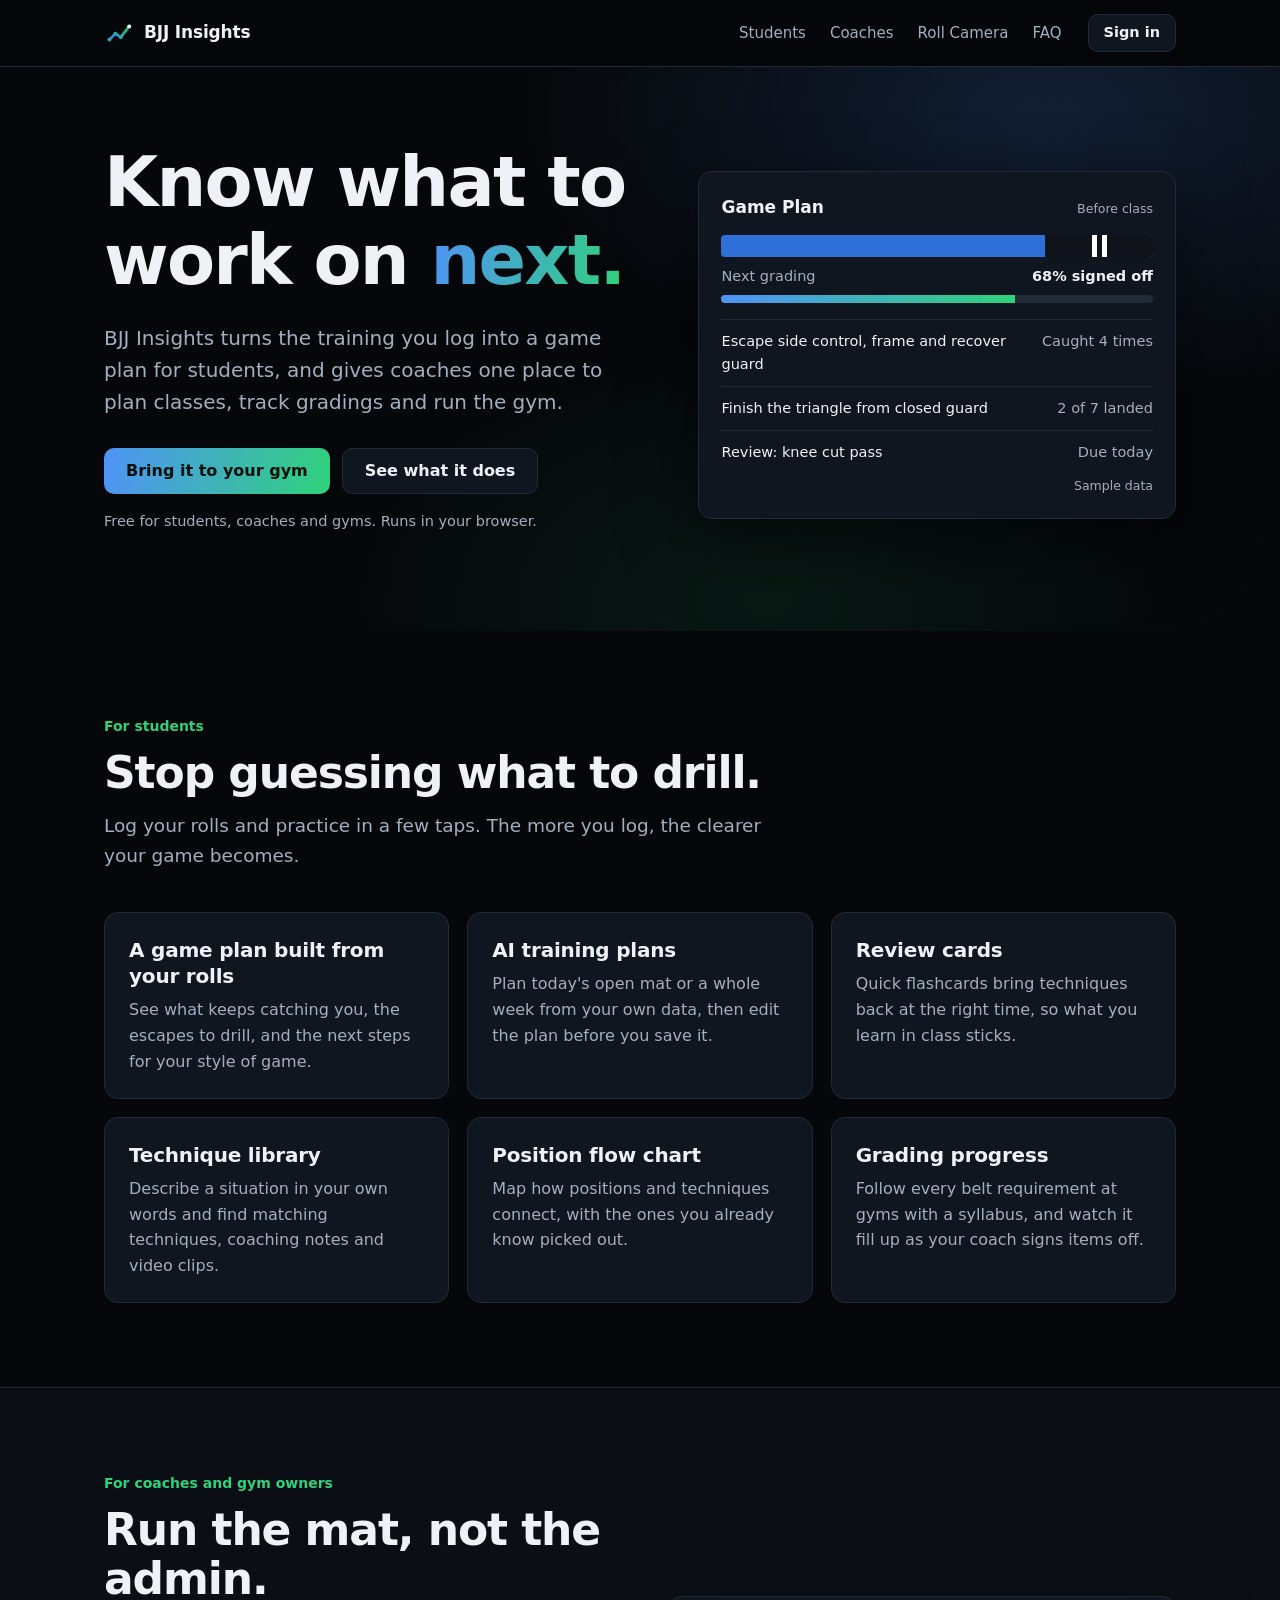
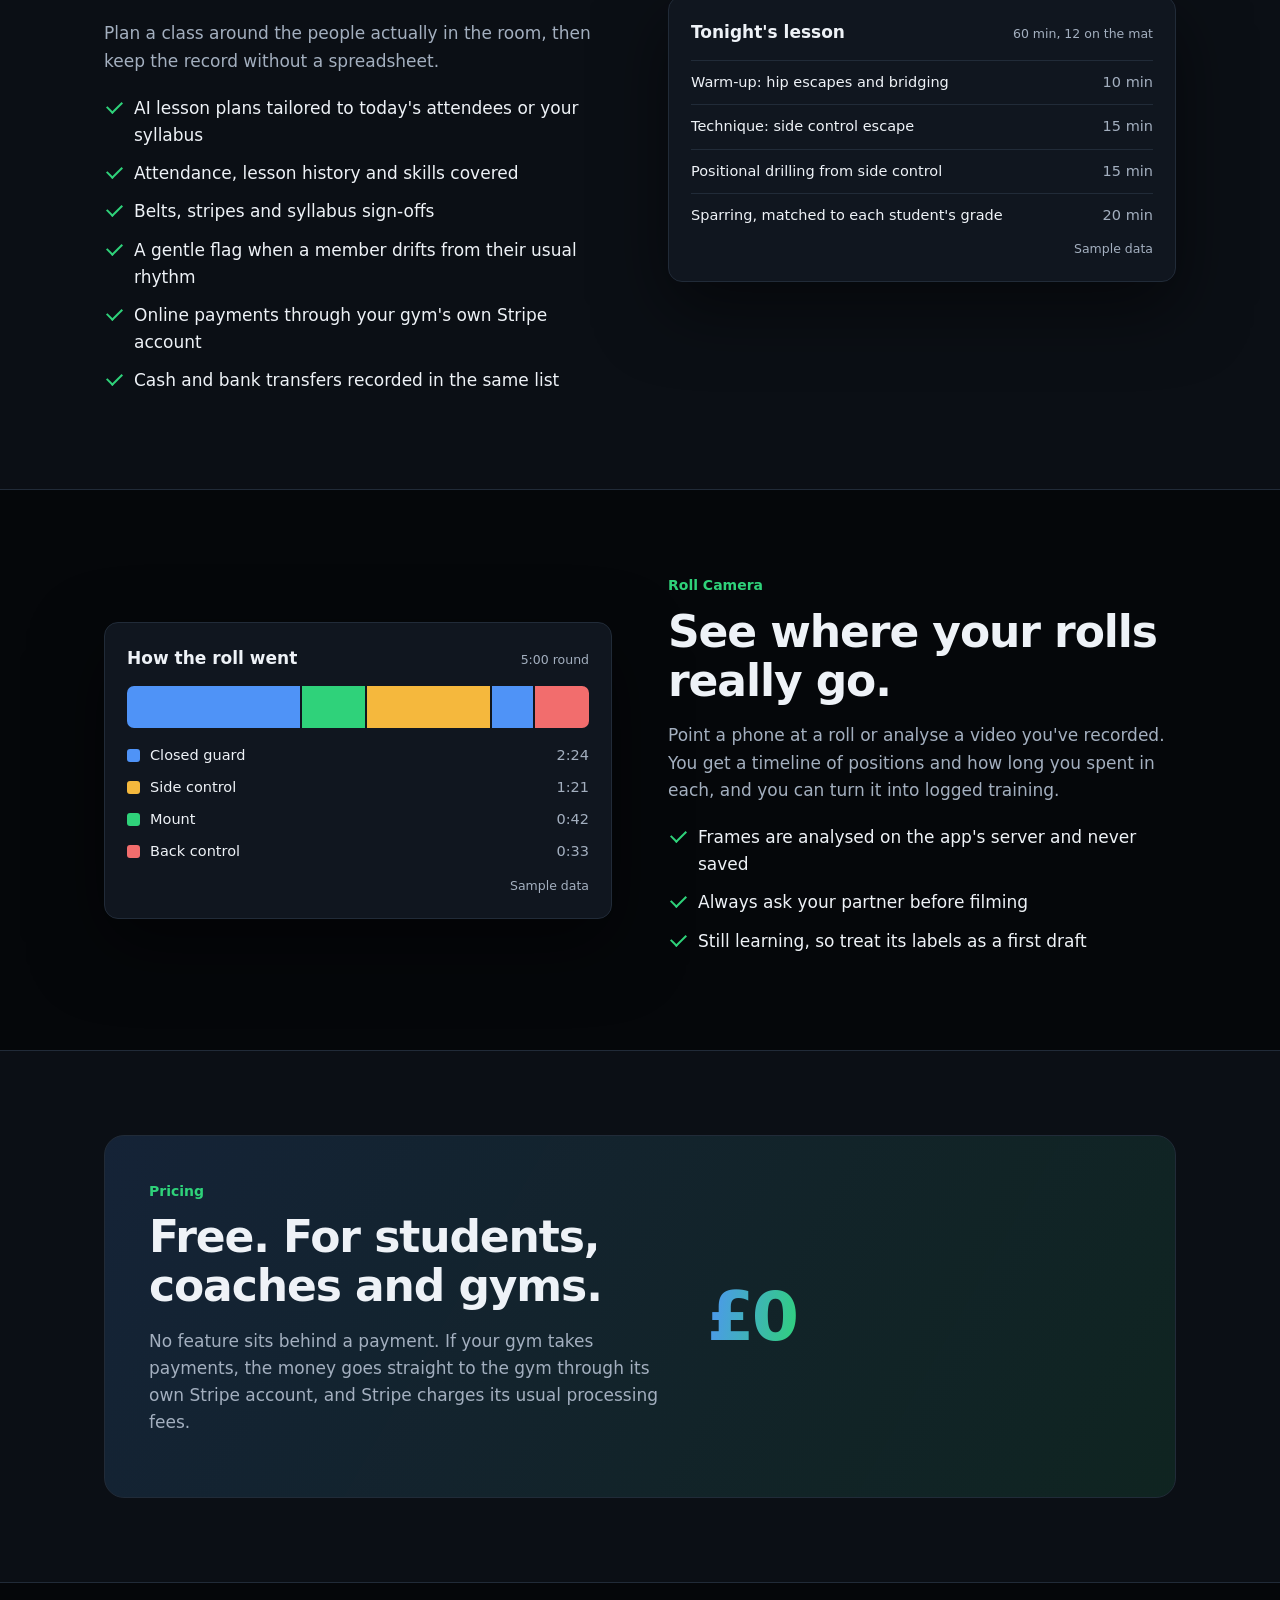
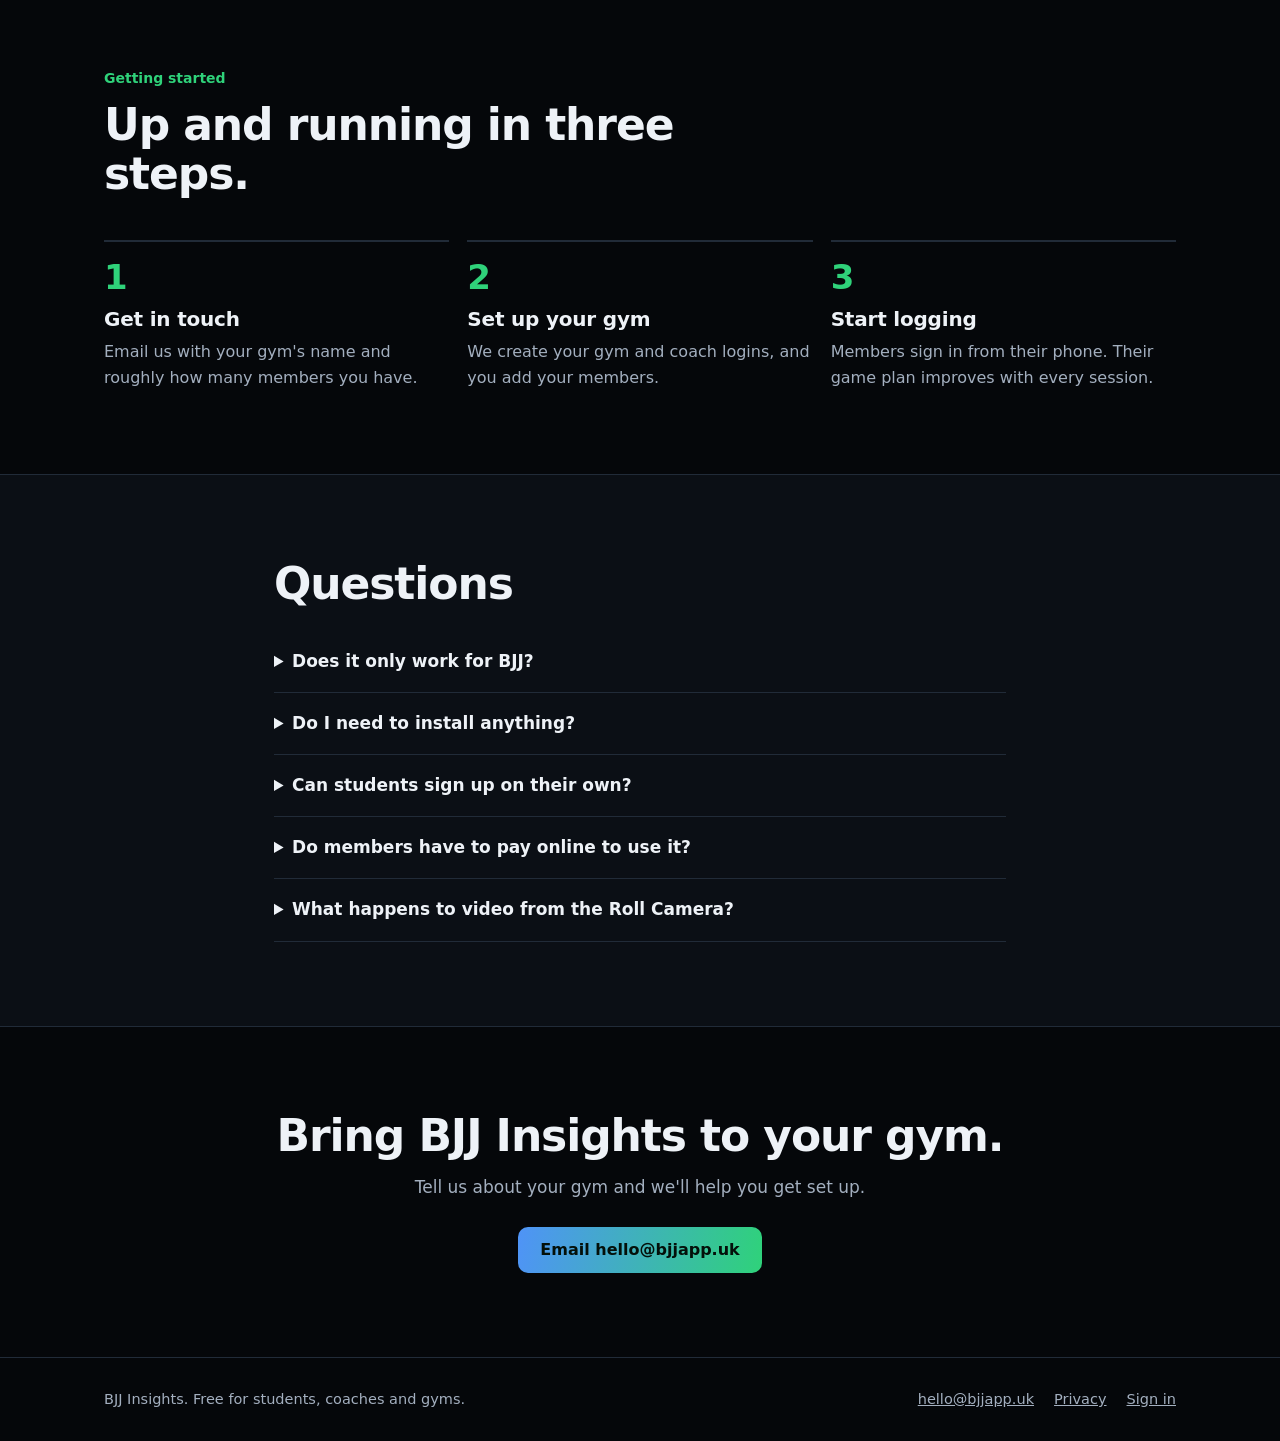
==== index.html @ 5e7b4a40 "Add the public bjjapp.uk marketing site Co-Authored-By: Claude Opus 5.5 <noreply@anthropic.com>" ====
<!doctype html><html lang="en-GB"><head><meta charset="utf-8"><meta name="viewport" content="width=device-width,initial-scale=1"><meta name="theme-color" content="#05070a"><link rel="icon" href="/favicon.svg" type="image/svg+xml"><link rel="stylesheet" href="/styles.css">
<title>BJJ Insights | Free training app for jiu-jitsu gyms</title>
<meta name="description" content="A free app for BJJ students, coaches and gyms: log training, build game plans, plan classes, track gradings and take membership payments.">
<link rel="canonical" href="https://bjjapp.uk/"><meta property="og:type" content="website"><meta property="og:url" content="https://bjjapp.uk/"><meta property="og:title" content="BJJ Insights: know what to work on next"><meta property="og:description" content="A free training app for jiu-jitsu students, coaches and gyms."><meta property="og:image" content="https://bjjapp.uk/og.png"><meta name="twitter:card" content="summary_large_image">
<script type="application/ld+json">{"@context":"https://schema.org","@type":"SoftwareApplication","name":"BJJ Insights","applicationCategory":"SportsApplication","operatingSystem":"Web","url":"https://bjjapp.uk/","offers":{"@type":"Offer","price":"0","priceCurrency":"GBP"}}</script>
</head><body><a class="skip" href="#main">Skip to content</a><header><div class="wrap nav"><a class="brand" href="/"><img src="/favicon.svg" alt="" width="30" height="30">BJJ Insights</a><nav class="links" aria-label="Main"><a href="/#students">Students</a><a href="/#coaches">Coaches</a><a href="/#camera">Roll Camera</a><a href="/#faq">FAQ</a></nav><a class="btn small" href="https://app.bjjapp.uk">Sign in</a></div></header><main id="main">
<div class="hero"><div class="wrap hero-grid"><div>
<h1>Know what to work on <span class="grad">next.</span></h1>
<p class="lede">BJJ Insights turns the training you log into a game plan for students, and gives coaches one place to plan classes, track gradings and run the gym.</p>
<div class="cta"><a class="btn primary" href="mailto:hello@bjjapp.uk?subject=BJJ%20Insights%20for%20our%20gym">Bring it to your gym</a><a class="btn" href="#students">See what it does</a></div>
<p class="note">Free for students, coaches and gyms. Runs in your browser.</p>
</div><div class="panel" role="img" aria-label="Example Game Plan page showing a blue belt with two stripes, progress to the next grading and three things to work on">
<div class="panel-head"><span class="panel-title">Game Plan</span><span class="tag">Before class</span></div>
<div class="belt"><i><b></b><b></b></i></div>
<div class="row"><span>Next grading</span><strong>68% signed off</strong></div><div class="meter" style="margin-top:6px"><span style="width:68%"></span></div>
<ul class="mini"><li>Escape side control, frame and recover guard<span>Caught 4 times</span></li><li>Finish the triangle from closed guard<span>2 of 7 landed</span></li><li>Review: knee cut pass<span>Due today</span></li></ul>
<p class="sample">Sample data</p></div></div></div>

<section id="students"><div class="wrap"><div class="intro"><p class="kicker">For students</p><h2>Stop guessing what to drill.</h2><p>Log your rolls and practice in a few taps. The more you log, the clearer your game becomes.</p></div>
<div class="grid3">
<article class="card"><h3>A game plan built from your rolls</h3><p>See what keeps catching you, the escapes to drill, and the next steps for your style of game.</p></article>
<article class="card"><h3>AI training plans</h3><p>Plan today's open mat or a whole week from your own data, then edit the plan before you save it.</p></article>
<article class="card"><h3>Review cards</h3><p>Quick flashcards bring techniques back at the right time, so what you learn in class sticks.</p></article>
<article class="card"><h3>Technique library</h3><p>Describe a situation in your own words and find matching techniques, coaching notes and video clips.</p></article>
<article class="card"><h3>Position flow chart</h3><p>Map how positions and techniques connect, with the ones you already know picked out.</p></article>
<article class="card"><h3>Grading progress</h3><p>Follow every belt requirement at gyms with a syllabus, and watch it fill up as your coach signs items off.</p></article>
</div></div></section>

<section id="coaches" class="alt"><div class="wrap split"><div><p class="kicker">For coaches and gym owners</p><h2>Run the mat, not the admin.</h2><p>Plan a class around the people actually in the room, then keep the record without a spreadsheet.</p>
<ul class="ticks"><li>AI lesson plans tailored to today's attendees or your syllabus</li><li>Attendance, lesson history and skills covered</li><li>Belts, stripes and syllabus sign-offs</li><li>A gentle flag when a member drifts from their usual rhythm</li><li>Online payments through your gym's own Stripe account</li><li>Cash and bank transfers recorded in the same list</li></ul></div>
<div class="panel" role="img" aria-label="Example lesson plan for a sixty minute class with warm-up, technique, drilling and sparring blocks">
<div class="panel-head"><span class="panel-title">Tonight's lesson</span><span class="tag">60 min, 12 on the mat</span></div>
<ul class="mini" style="margin-top:0"><li>Warm-up: hip escapes and bridging<span>10 min</span></li><li>Technique: side control escape<span>15 min</span></li><li>Positional drilling from side control<span>15 min</span></li><li>Sparring, matched to each student's grade<span>20 min</span></li></ul>
<p class="sample">Sample data</p></div></div></section>

<section id="camera"><div class="wrap split"><div class="panel" role="img" aria-label="Example Roll Camera timeline showing time spent in closed guard, side control, mount and back control">
<div class="panel-head"><span class="panel-title">How the roll went</span><span class="tag">5:00 round</span></div>
<div class="timeline"><i class="t1" style="width:38%"></i><i class="t2" style="width:14%"></i><i class="t3" style="width:27%"></i><i class="t1" style="width:9%"></i><i class="t4" style="width:12%"></i></div>
<div class="legend"><div><i class="t1"></i>Closed guard<span>2:24</span></div><div><i class="t3"></i>Side control<span>1:21</span></div><div><i class="t2"></i>Mount<span>0:42</span></div><div><i class="t4"></i>Back control<span>0:33</span></div></div>
<p class="sample">Sample data</p></div>
<div><p class="kicker">Roll Camera</p><h2>See where your rolls really go.</h2><p>Point a phone at a roll or analyse a video you've recorded. You get a timeline of positions and how long you spent in each, and you can turn it into logged training.</p>
<ul class="ticks"><li>Frames are analysed on the app's server and never saved</li><li>Always ask your partner before filming</li><li>Still learning, so treat its labels as a first draft</li></ul></div></div></section>

<section class="alt"><div class="wrap"><div class="free"><div><p class="kicker">Pricing</p><h2>Free. For students, coaches and gyms.</h2><p>No feature sits behind a payment. If your gym takes payments, the money goes straight to the gym through its own Stripe account, and Stripe charges its usual processing fees.</p></div><div class="price"><span class="grad">£0</span></div></div></div></section>

<section><div class="wrap"><div class="intro"><p class="kicker">Getting started</p><h2>Up and running in three steps.</h2></div>
<ol class="steps"><li><h3>Get in touch</h3><p>Email us with your gym's name and roughly how many members you have.</p></li><li><h3>Set up your gym</h3><p>We create your gym and coach logins, and you add your members.</p></li><li><h3>Start logging</h3><p>Members sign in from their phone. Their game plan improves with every session.</p></li></ol></div></section>

<section id="faq" class="alt"><div class="wrap faq"><h2 style="margin-bottom:22px">Questions</h2>
<details><summary>Does it only work for BJJ?</summary><p>BJJ is the focus, but each person can track several martial arts. Arts with a grading syllabus get belt progress, and arts without belts still work for logging.</p></details>
<details><summary>Do I need to install anything?</summary><p>No. It runs in the browser on a phone, tablet or computer.</p></details>
<details><summary>Can students sign up on their own?</summary><p>Not yet. Logins come from your coach or gym admin, so ask them to get in touch if your gym isn't on it.</p></details>
<details><summary>Do members have to pay online to use it?</summary><p>No. Members can use the app whether or not they pay online, and coaches can record cash and bank transfers.</p></details>
<details><summary>What happens to video from the Roll Camera?</summary><p>Frames are analysed on the app's server and never saved. Separately, coaches can choose to upload gym photos to help train the model. They must confirm that everyone pictured agreed, only they and the app's admins can see those photos, and they can delete them at any time.</p></details>
</div></section>

<section class="final"><div class="wrap"><h2>Bring BJJ Insights to your gym.</h2><p>Tell us about your gym and we'll help you get set up.</p><div class="cta"><a class="btn primary" href="mailto:hello@bjjapp.uk?subject=BJJ%20Insights%20for%20our%20gym">Email hello@bjjapp.uk</a></div></div></section>
</main><footer><div class="wrap foot"><span>BJJ Insights. Free for students, coaches and gyms.</span><nav aria-label="Footer"><a href="mailto:hello@bjjapp.uk">hello@bjjapp.uk</a><a href="/privacy.html">Privacy</a><a href="https://app.bjjapp.uk">Sign in</a></nav></div></footer></body></html>
---- styles.css ----
:root{--bg:#05070a;--bg2:#0b0f15;--card:#10161f;--line:#212b38;--text:#eef2f7;--muted:#a3afbf;--blue:#4f93f7;--green:#2fd27a;--amber:#f5b83d;--red:#f26d6d;--grad:linear-gradient(100deg,var(--blue),var(--green));--r:14px;color-scheme:dark}
*{box-sizing:border-box}html{scroll-behavior:smooth;scroll-padding-top:80px}
body{margin:0;background:var(--bg);color:var(--text);font:17px/1.6 system-ui,-apple-system,"Segoe UI",Roboto,Helvetica,Arial,sans-serif;overflow-x:hidden}
a{color:inherit}img,svg{display:block;max-width:100%}
.wrap{width:min(1120px,100%);margin:0 auto;padding:0 24px}
.skip{position:absolute;left:-999px}.skip:focus{left:16px;top:12px;background:#fff;color:#000;padding:8px 14px;border-radius:8px;z-index:30}
:focus-visible{outline:2px solid var(--green);outline-offset:3px;border-radius:4px}
header{position:sticky;top:0;z-index:20;background:rgba(5,7,10,.88);backdrop-filter:blur(10px);border-bottom:1px solid var(--line)}
.nav{display:flex;align-items:center;gap:26px;height:66px}
.brand{display:flex;align-items:center;gap:10px;font-weight:750;text-decoration:none;letter-spacing:-.01em}.brand img{width:30px;height:30px}
.links{display:flex;gap:24px;margin-left:auto;font-size:15px}.links a{color:var(--muted);text-decoration:none}.links a:hover{color:var(--text)}
.btn{display:inline-flex;align-items:center;justify-content:center;min-height:46px;padding:0 22px;border-radius:10px;font-weight:680;text-decoration:none;font-size:16px;border:1px solid var(--line);background:var(--card);transition:transform .15s,border-color .15s}
.btn:hover{transform:translateY(-1px);border-color:#3b4a5e}.btn.primary{background:var(--grad);color:#04100a;border:0}.btn.small{min-height:38px;padding:0 15px;font-size:14.5px}
h1,h2,h3{line-height:1.12;letter-spacing:-.025em;margin:0}
h1{font-size:clamp(40px,6.2vw,70px);font-weight:800}h2{font-size:clamp(30px,4vw,44px);font-weight:780}h3{font-size:20px;letter-spacing:-.01em;line-height:1.3}
.grad{background:var(--grad);-webkit-background-clip:text;background-clip:text;color:transparent}
.hero{padding:76px 0 84px;background:radial-gradient(760px 420px at 82% 8%,rgba(79,147,247,.17),transparent 70%),radial-gradient(620px 380px at 60% 95%,rgba(47,210,122,.09),transparent 70%)}
.hero-grid{display:grid;grid-template-columns:1.06fr .94fr;gap:56px;align-items:center}
.lede{font-size:20px;color:var(--muted);margin:22px 0 30px;max-width:33em}.cta{display:flex;flex-wrap:wrap;gap:12px}.note{color:var(--muted);font-size:14.5px;margin-top:16px}
.panel{background:var(--card);border:1px solid var(--line);border-radius:var(--r);padding:22px;box-shadow:0 26px 70px rgba(0,0,0,.5)}
.panel-head{display:flex;justify-content:space-between;align-items:baseline;gap:12px;margin-bottom:14px}.panel-title{font-weight:720}.tag{font-size:12.5px;color:var(--muted)}
.belt{display:flex;height:22px;border-radius:4px;overflow:hidden;background:#2f6fd8;margin:6px 0 8px}.belt i{margin-left:auto;width:25%;background:#10131a;border-left:0;display:flex;gap:5px;justify-content:center}.belt b{width:5px;background:#fff}
.meter{height:8px;background:#222c38;border-radius:9px;overflow:hidden}.meter span{display:block;height:100%;background:var(--grad)}
.row{display:flex;justify-content:space-between;gap:12px;font-size:14.5px;color:var(--muted)}.row strong{color:var(--text);font-weight:640}
.mini{list-style:none;margin:16px 0 0;padding:0;border-top:1px solid var(--line)}.mini li{display:flex;justify-content:space-between;gap:14px;padding:10px 0;border-bottom:1px solid var(--line);font-size:14.5px}.mini li:last-child{border:0;padding-bottom:0}.mini span{color:var(--muted);white-space:nowrap}
.sample{font-size:12.5px;color:var(--muted);margin:12px 0 0;text-align:right}
section{padding:84px 0}section.alt{background:var(--bg2);border-block:1px solid var(--line)}.intro{max-width:690px;margin-bottom:42px}.intro p{color:var(--muted);margin:14px 0 0;font-size:18.5px}.kicker,.intro p.kicker,.split p.kicker,.free p.kicker{color:var(--green);font-weight:700;font-size:14px;margin:0 0 10px}
.grid3{display:grid;grid-template-columns:repeat(3,1fr);gap:18px}.card{background:var(--card);border:1px solid var(--line);border-radius:var(--r);padding:24px}.card p{margin:8px 0 0;color:var(--muted);font-size:16px}
.split{display:grid;grid-template-columns:1fr 1fr;gap:56px;align-items:center}.split p{color:var(--muted)}
.ticks{list-style:none;padding:0;margin:20px 0 0}.ticks li{position:relative;padding:0 0 11px 30px;color:var(--text)}.ticks li:before{content:"";position:absolute;left:3px;top:6px;width:13px;height:7px;border-left:2.5px solid var(--green);border-bottom:2.5px solid var(--green);transform:rotate(-45deg)}
.timeline{display:flex;height:42px;border-radius:7px;overflow:hidden;gap:2px;margin:6px 0 16px}.timeline i{display:block}.t1{background:var(--blue)}.t2{background:var(--green)}.t3{background:var(--amber)}.t4{background:var(--red)}
.legend{display:grid;gap:9px}.legend div{display:grid;grid-template-columns:13px 1fr auto;gap:10px;align-items:center;font-size:14.5px}.legend i{width:13px;height:13px;border-radius:3px}.legend span{color:var(--muted)}
.steps{display:grid;grid-template-columns:repeat(3,1fr);gap:18px;counter-reset:s;padding:0;margin:0;list-style:none}.steps li{counter-increment:s;border-top:2px solid var(--line);padding-top:18px}.steps li:before{content:counter(s);display:block;font-size:34px;font-weight:800;line-height:1;margin-bottom:12px;color:var(--green)}.steps p{color:var(--muted);margin:7px 0 0;font-size:16px}
.free{display:grid;grid-template-columns:1.1fr .9fr;gap:40px;align-items:center;background:linear-gradient(120deg,rgba(79,147,247,.15),rgba(47,210,122,.11));border:1px solid var(--line);border-radius:20px;padding:44px}.free p{color:var(--muted)}.price{font-size:68px;font-weight:820;letter-spacing:-.04em;line-height:1}
details{border-bottom:1px solid var(--line);padding:17px 0}summary{cursor:pointer;font-weight:650}details p{color:var(--muted);margin:10px 0 0}.faq{max-width:780px}
.final{text-align:center}.final p{color:var(--muted);max-width:560px;margin:14px auto 26px}.final .cta{justify-content:center}
footer{border-top:1px solid var(--line);padding:30px 0;color:var(--muted);font-size:14.5px}.foot{display:flex;flex-wrap:wrap;justify-content:space-between;gap:12px 26px}.foot nav{display:flex;flex-wrap:wrap;gap:20px}
.prose{max-width:740px;padding:60px 24px 80px;margin:0 auto}.prose h1{font-size:clamp(34px,5vw,46px)}.prose h2{font-size:24px;margin-top:34px}.prose p,.prose li{color:var(--muted)}.prose a{color:var(--text)}
@media(max-width:900px){.hero{padding:50px 0 60px}.hero-grid,.split,.free{grid-template-columns:1fr;gap:34px}.grid3,.steps{grid-template-columns:1fr}.links a:not(.keep){display:none}section{padding:62px 0}.free{padding:28px}}
@media(max-width:560px){.wrap{padding:0 16px}.links{gap:0}.cta .btn{width:100%}body{font-size:16.5px}.lede{font-size:18px}}
@media(prefers-reduced-motion:reduce){html{scroll-behavior:auto}.btn{transition:none}}
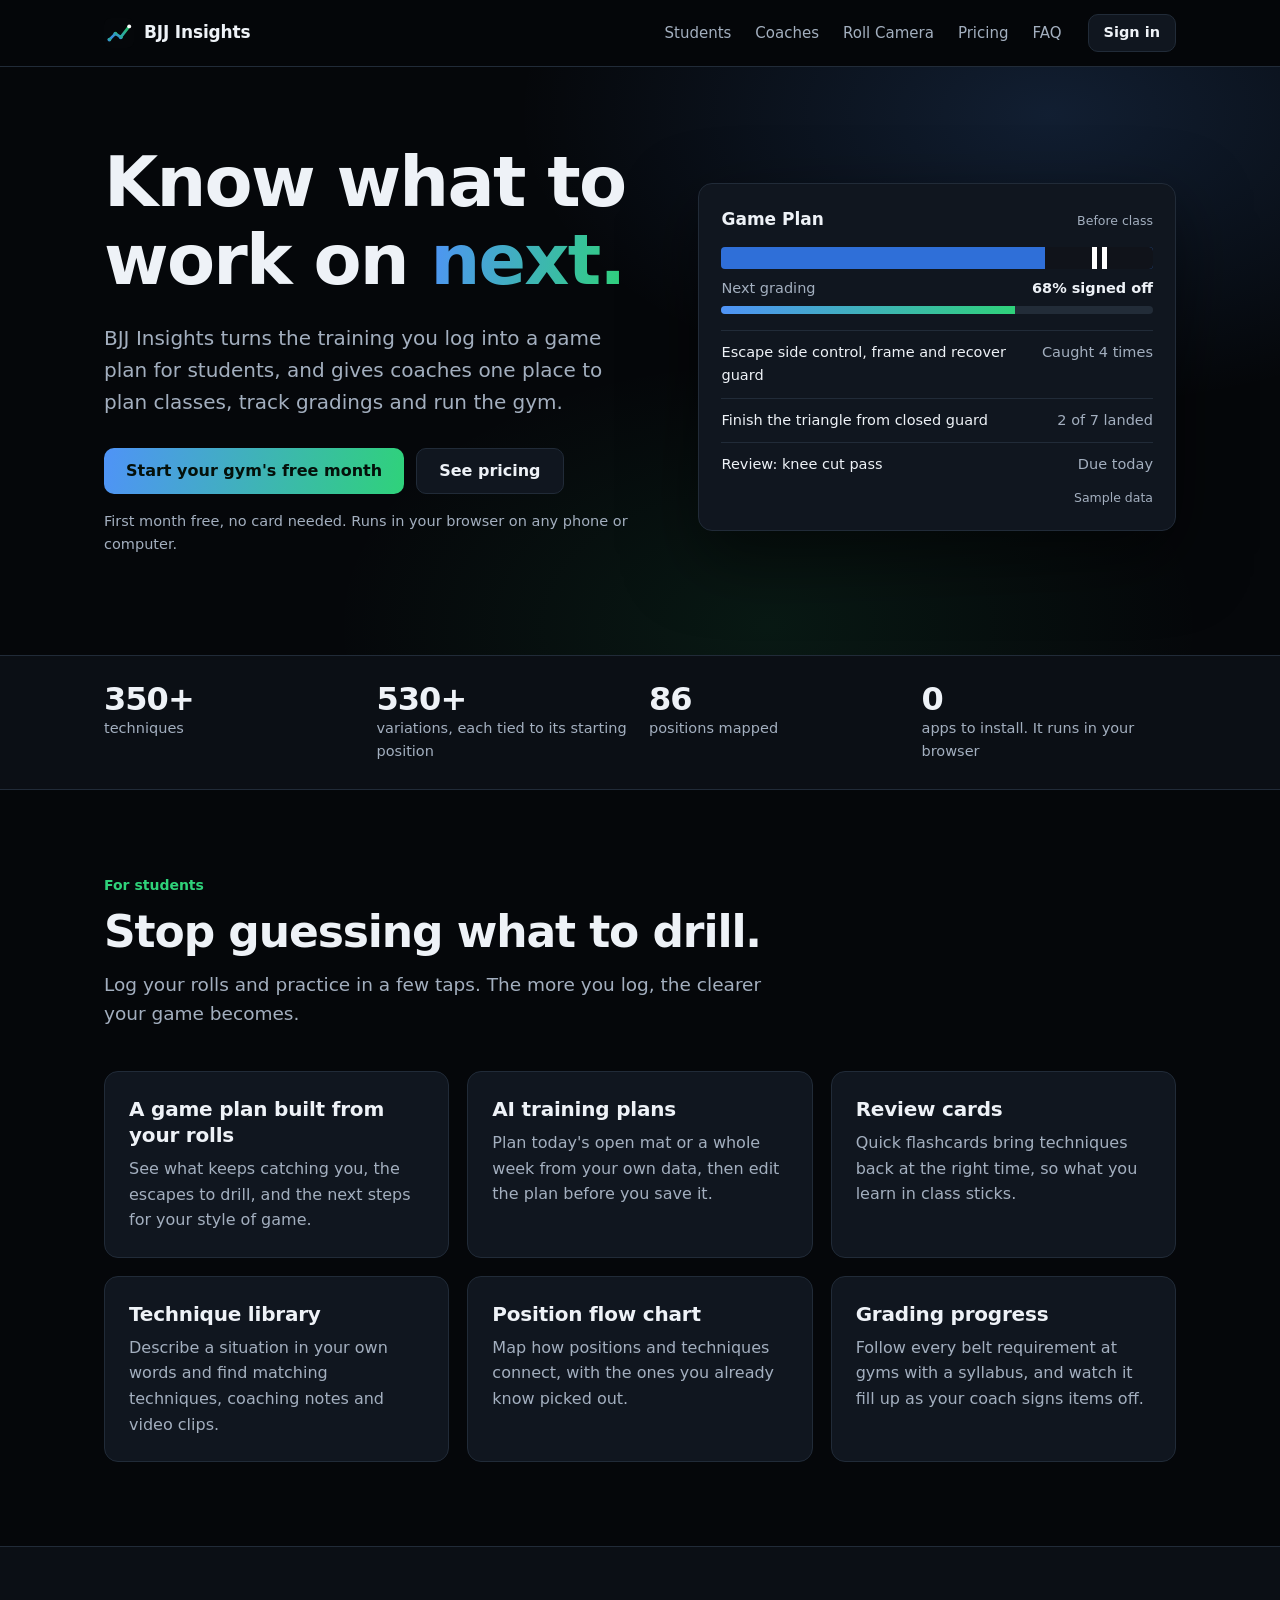
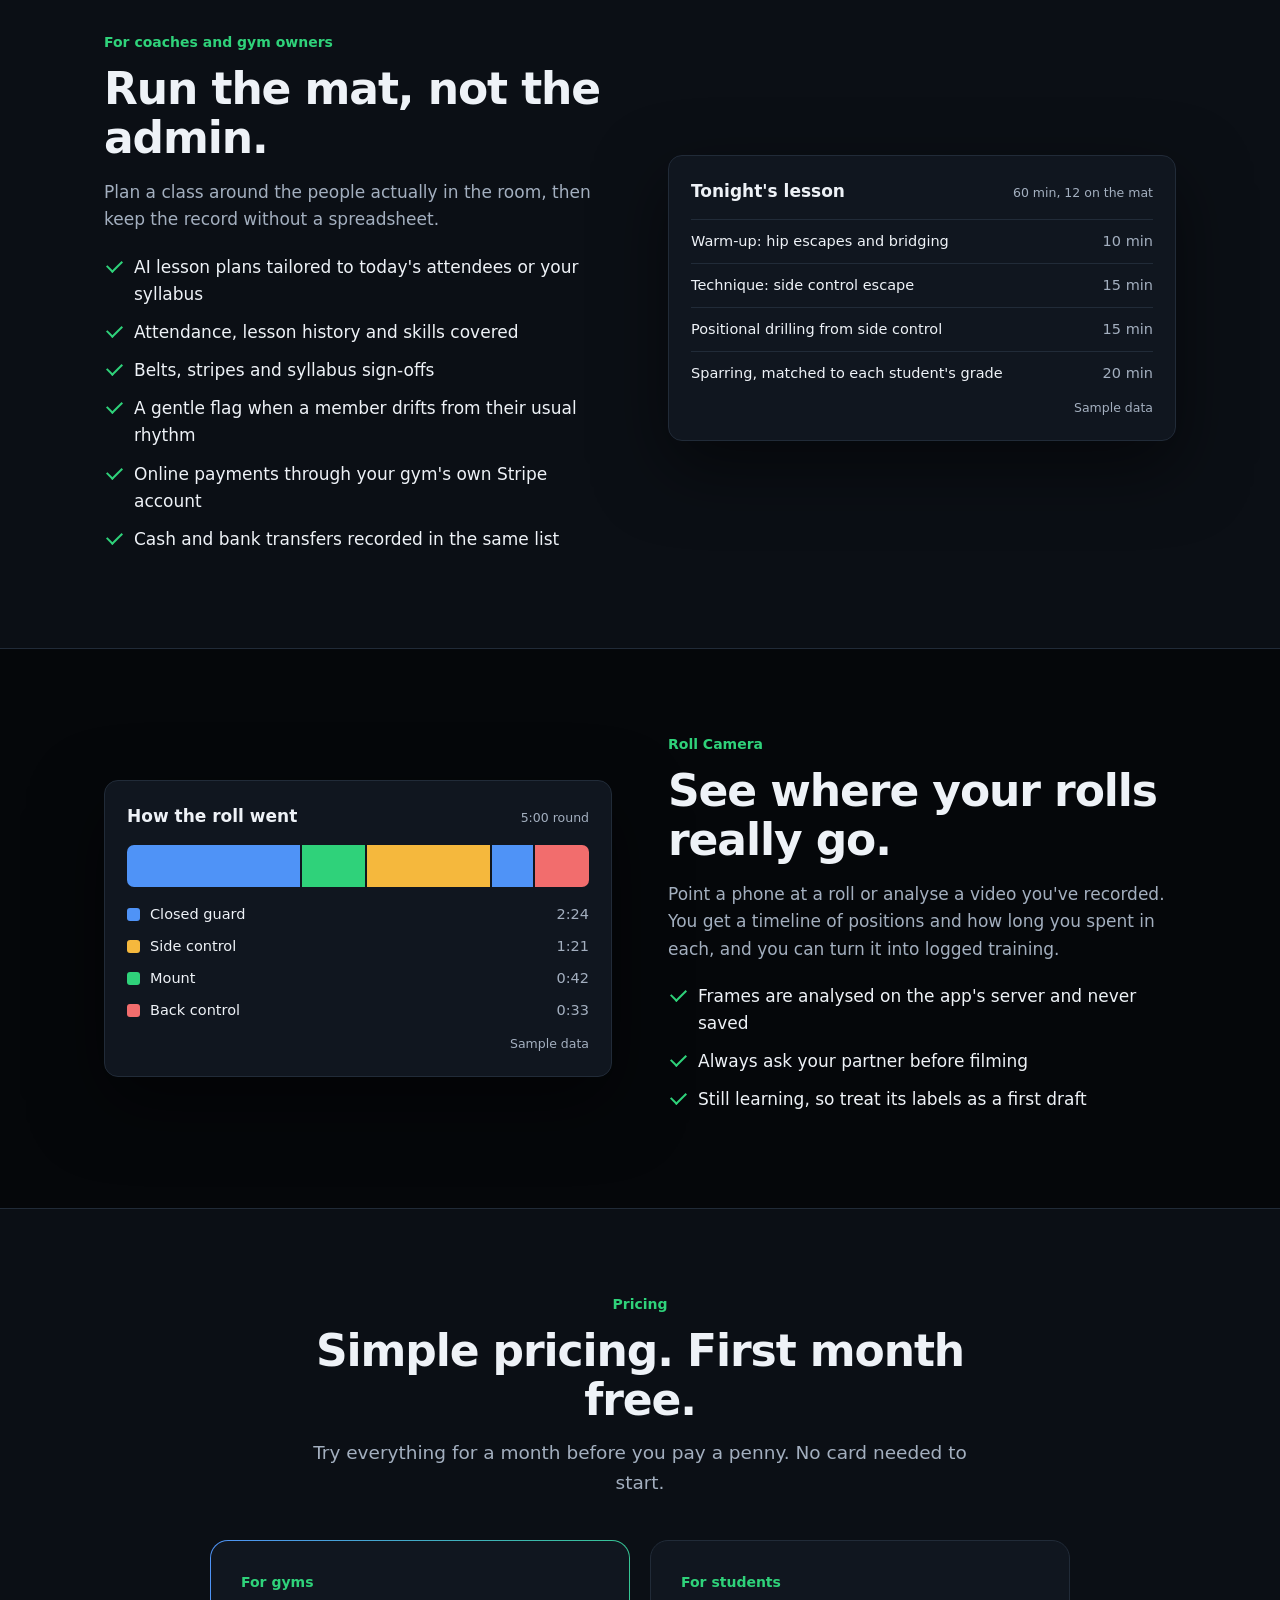
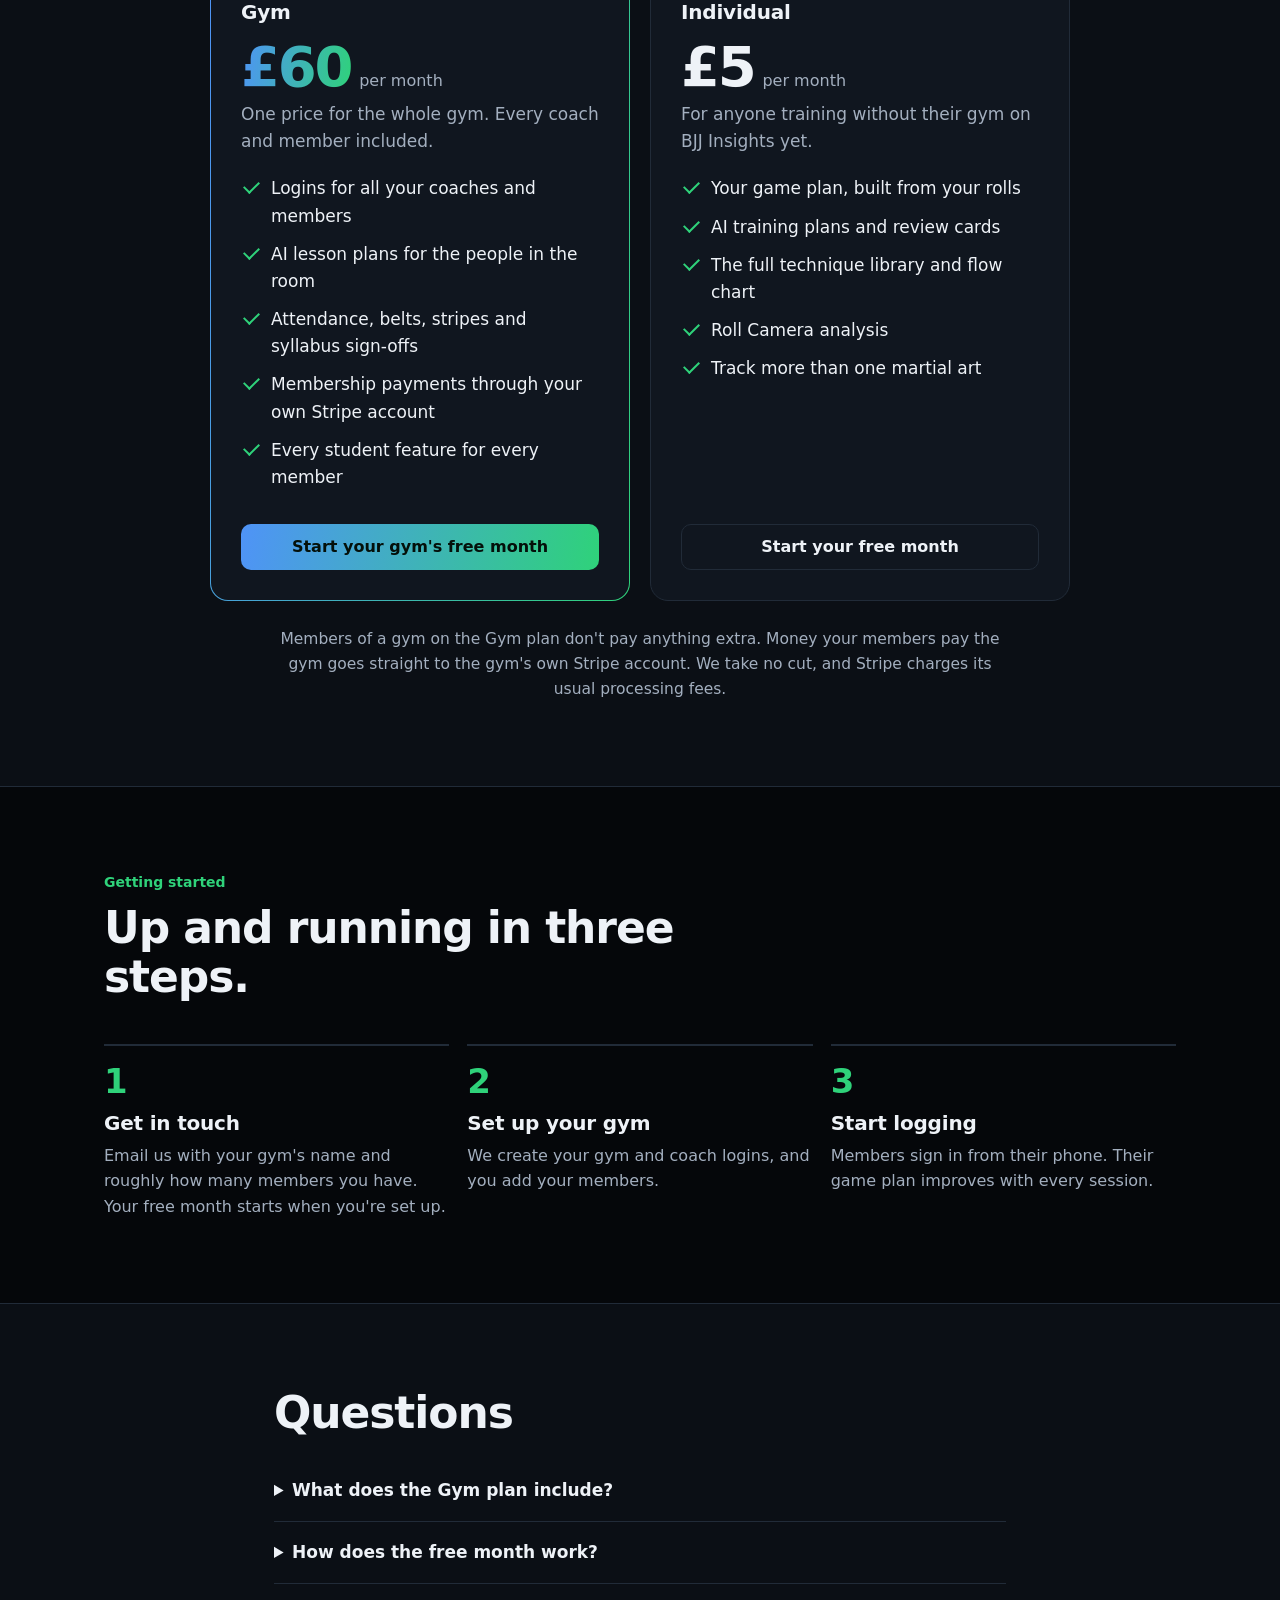
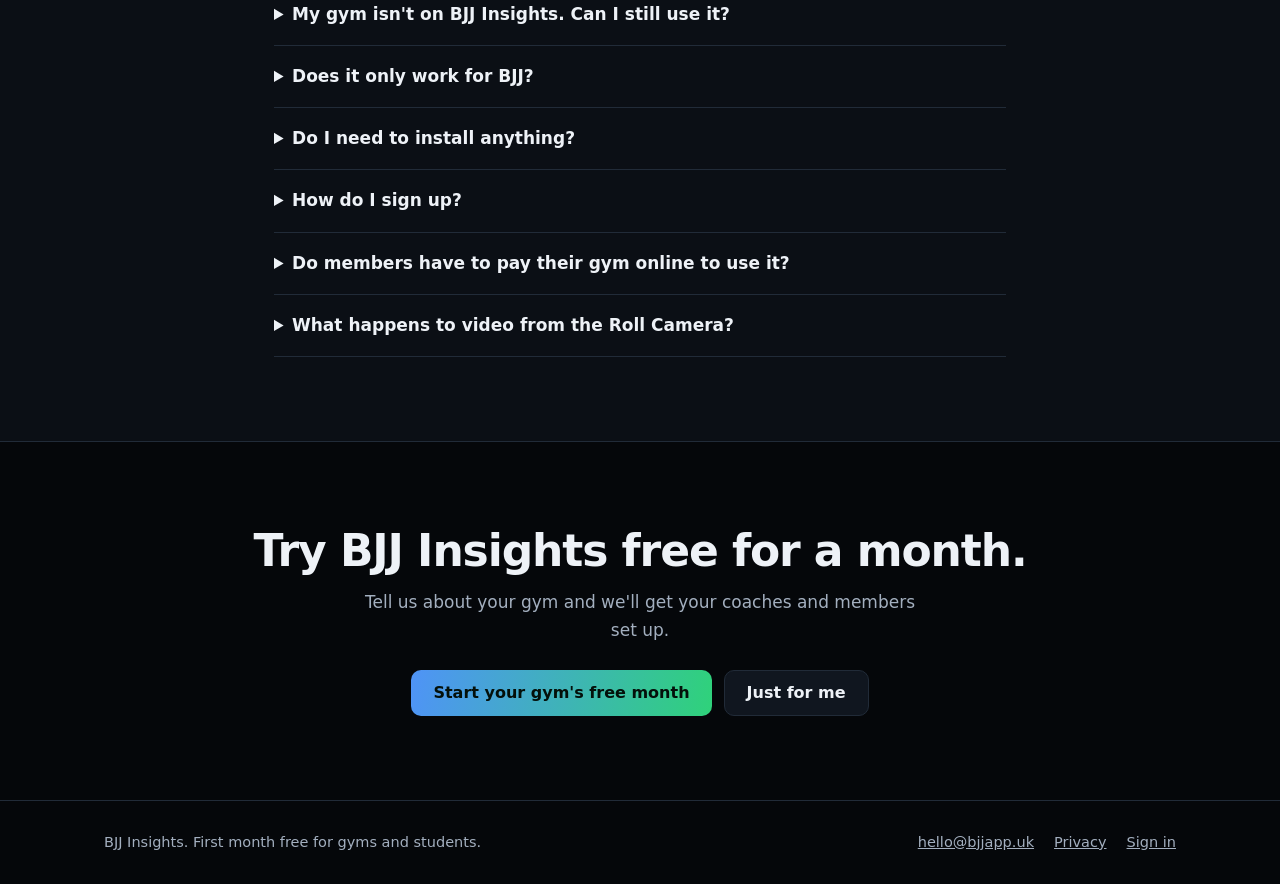
==== commit 26b25280: "Add Gym and Individual pricing with a free first month Co-Authored-By: Claude Opus 5.5 <noreply@anth" ====
--- a/index.html
+++ b/index.html
@@ -1,20 +1,21 @@
 <!doctype html><html lang="en-GB"><head><meta charset="utf-8"><meta name="viewport" content="width=device-width,initial-scale=1"><meta name="theme-color" content="#05070a"><link rel="icon" href="/favicon.svg" type="image/svg+xml"><link rel="stylesheet" href="/styles.css">
-<title>BJJ Insights | Free training app for jiu-jitsu gyms</title>
-<meta name="description" content="A free app for BJJ students, coaches and gyms: log training, build game plans, plan classes, track gradings and take membership payments.">
-<link rel="canonical" href="https://bjjapp.uk/"><meta property="og:type" content="website"><meta property="og:url" content="https://bjjapp.uk/"><meta property="og:title" content="BJJ Insights: know what to work on next"><meta property="og:description" content="A free training app for jiu-jitsu students, coaches and gyms."><meta property="og:image" content="https://bjjapp.uk/og.png"><meta name="twitter:card" content="summary_large_image">
-<script type="application/ld+json">{"@context":"https://schema.org","@type":"SoftwareApplication","name":"BJJ Insights","applicationCategory":"SportsApplication","operatingSystem":"Web","url":"https://bjjapp.uk/","offers":{"@type":"Offer","price":"0","priceCurrency":"GBP"}}</script>
-</head><body><a class="skip" href="#main">Skip to content</a><header><div class="wrap nav"><a class="brand" href="/"><img src="/favicon.svg" alt="" width="30" height="30">BJJ Insights</a><nav class="links" aria-label="Main"><a href="/#students">Students</a><a href="/#coaches">Coaches</a><a href="/#camera">Roll Camera</a><a href="/#faq">FAQ</a></nav><a class="btn small" href="https://app.bjjapp.uk">Sign in</a></div></header><main id="main">
+<title>BJJ Insights | Training app for jiu-jitsu gyms and students</title>
+<meta name="description" content="The training app for BJJ students, coaches and gyms: log training, build game plans, plan classes, track gradings and take membership payments. First month free.">
+<link rel="canonical" href="https://bjjapp.uk/"><meta property="og:type" content="website"><meta property="og:url" content="https://bjjapp.uk/"><meta property="og:title" content="BJJ Insights: know what to work on next"><meta property="og:description" content="The training app for jiu-jitsu students, coaches and gyms. Try it free for a month."><meta property="og:image" content="https://bjjapp.uk/og.png"><meta name="twitter:card" content="summary_large_image">
+<script type="application/ld+json">{"@context":"https://schema.org","@type":"SoftwareApplication","name":"BJJ Insights","applicationCategory":"SportsApplication","operatingSystem":"Web","url":"https://bjjapp.uk/","offers":[{"@type":"Offer","name":"Gym","price":"60","priceCurrency":"GBP","description":"Per gym per month, every coach and member included. First month free."},{"@type":"Offer","name":"Individual","price":"5","priceCurrency":"GBP","description":"Per person per month. First month free."}]}</script>
+</head><body><a class="skip" href="#main">Skip to content</a><header><div class="wrap nav"><a class="brand" href="/"><img src="/favicon.svg" alt="" width="30" height="30">BJJ Insights</a><nav class="links" aria-label="Main"><a href="/#students">Students</a><a href="/#coaches">Coaches</a><a href="/#camera">Roll Camera</a><a class="keep" href="/#pricing">Pricing</a><a href="/#faq">FAQ</a></nav><a class="btn small" href="https://app.bjjapp.uk">Sign in</a></div></header><main id="main">
 <div class="hero"><div class="wrap hero-grid"><div>
 <h1>Know what to work on <span class="grad">next.</span></h1>
 <p class="lede">BJJ Insights turns the training you log into a game plan for students, and gives coaches one place to plan classes, track gradings and run the gym.</p>
-<div class="cta"><a class="btn primary" href="mailto:hello@bjjapp.uk?subject=BJJ%20Insights%20for%20our%20gym">Bring it to your gym</a><a class="btn" href="#students">See what it does</a></div>
-<p class="note">Free for students, coaches and gyms. Runs in your browser.</p>
+<div class="cta"><a class="btn primary" href="mailto:hello@bjjapp.uk?subject=Free%20month%20for%20our%20gym&body=Gym%20name%3A%0AWhere%20you%20are%3A%0ARoughly%20how%20many%20members%3A%0ACoaches%20who%20need%20a%20login%3A">Start your gym's free month</a><a class="btn" href="#pricing">See pricing</a></div>
+<p class="note">First month free, no card needed. Runs in your browser on any phone or computer.</p>
 </div><div class="panel" role="img" aria-label="Example Game Plan page showing a blue belt with two stripes, progress to the next grading and three things to work on">
 <div class="panel-head"><span class="panel-title">Game Plan</span><span class="tag">Before class</span></div>
 <div class="belt"><i><b></b><b></b></i></div>
 <div class="row"><span>Next grading</span><strong>68% signed off</strong></div><div class="meter" style="margin-top:6px"><span style="width:68%"></span></div>
 <ul class="mini"><li>Escape side control, frame and recover guard<span>Caught 4 times</span></li><li>Finish the triangle from closed guard<span>2 of 7 landed</span></li><li>Review: knee cut pass<span>Due today</span></li></ul>
 <p class="sample">Sample data</p></div></div></div>
+<div class="stats"><div class="wrap stats-grid"><div><strong>350+</strong><span>techniques</span></div><div><strong>530+</strong><span>variations, each tied to its starting position</span></div><div><strong>86</strong><span>positions mapped</span></div><div><strong>0</strong><span>apps to install. It runs in your browser</span></div></div></div>
 
 <section id="students"><div class="wrap"><div class="intro"><p class="kicker">For students</p><h2>Stop guessing what to drill.</h2><p>Log your rolls and practice in a few taps. The more you log, the clearer your game becomes.</p></div>
 <div class="grid3">
@@ -41,18 +42,30 @@
 <div><p class="kicker">Roll Camera</p><h2>See where your rolls really go.</h2><p>Point a phone at a roll or analyse a video you've recorded. You get a timeline of positions and how long you spent in each, and you can turn it into logged training.</p>
 <ul class="ticks"><li>Frames are analysed on the app's server and never saved</li><li>Always ask your partner before filming</li><li>Still learning, so treat its labels as a first draft</li></ul></div></div></section>
 
-<section class="alt"><div class="wrap"><div class="free"><div><p class="kicker">Pricing</p><h2>Free. For students, coaches and gyms.</h2><p>No feature sits behind a payment. If your gym takes payments, the money goes straight to the gym through its own Stripe account, and Stripe charges its usual processing fees.</p></div><div class="price"><span class="grad">£0</span></div></div></div></section>
+<section id="pricing" class="alt"><div class="wrap"><div class="intro center"><p class="kicker">Pricing</p><h2>Simple pricing. First month free.</h2><p>Try everything for a month before you pay a penny. No card needed to start.</p></div>
+<div class="plans">
+<article class="plan featured"><p class="plan-tag">For gyms</p><h3>Gym</h3><div class="amount"><span class="grad">£60</span><small>per month</small></div><p class="plan-sub">One price for the whole gym. Every coach and member included.</p>
+<ul class="ticks"><li>Logins for all your coaches and members</li><li>AI lesson plans for the people in the room</li><li>Attendance, belts, stripes and syllabus sign-offs</li><li>Membership payments through your own Stripe account</li><li>Every student feature for every member</li></ul>
+<a class="btn primary" href="mailto:hello@bjjapp.uk?subject=Free%20month%20for%20our%20gym&body=Gym%20name%3A%0AWhere%20you%20are%3A%0ARoughly%20how%20many%20members%3A%0ACoaches%20who%20need%20a%20login%3A">Start your gym's free month</a></article>
+<article class="plan"><p class="plan-tag">For students</p><h3>Individual</h3><div class="amount"><span>£5</span><small>per month</small></div><p class="plan-sub">For anyone training without their gym on BJJ Insights yet.</p>
+<ul class="ticks"><li>Your game plan, built from your rolls</li><li>AI training plans and review cards</li><li>The full technique library and flow chart</li><li>Roll Camera analysis</li><li>Track more than one martial art</li></ul>
+<a class="btn" href="mailto:hello@bjjapp.uk?subject=Free%20month%20for%20me&body=Your%20name%3A%0AYour%20belt%3A%0AWhere%20you%20train%20(if%20anywhere)%3A">Start your free month</a></article>
+</div>
+<p class="plans-note">Members of a gym on the Gym plan don't pay anything extra. Money your members pay the gym goes straight to the gym's own Stripe account. We take no cut, and Stripe charges its usual processing fees.</p></div></section>
 
 <section><div class="wrap"><div class="intro"><p class="kicker">Getting started</p><h2>Up and running in three steps.</h2></div>
-<ol class="steps"><li><h3>Get in touch</h3><p>Email us with your gym's name and roughly how many members you have.</p></li><li><h3>Set up your gym</h3><p>We create your gym and coach logins, and you add your members.</p></li><li><h3>Start logging</h3><p>Members sign in from their phone. Their game plan improves with every session.</p></li></ol></div></section>
+<ol class="steps"><li><h3>Get in touch</h3><p>Email us with your gym's name and roughly how many members you have. Your free month starts when you're set up.</p></li><li><h3>Set up your gym</h3><p>We create your gym and coach logins, and you add your members.</p></li><li><h3>Start logging</h3><p>Members sign in from their phone. Their game plan improves with every session.</p></li></ol></div></section>
 
 <section id="faq" class="alt"><div class="wrap faq"><h2 style="margin-bottom:22px">Questions</h2>
+<details><summary>What does the Gym plan include?</summary><p>Everything. All coaches and members at your gym get full access for £60 a month, however many members you have.</p></details>
+<details><summary>How does the free month work?</summary><p>You get every feature for your first month and don't need a card to start. We'll get in touch before it ends, and you only pay if you want to carry on.</p></details>
+<details><summary>My gym isn't on BJJ Insights. Can I still use it?</summary><p>Yes. The Individual plan is £5 a month after your free month. If your gym joins later, you move onto their plan and stop paying.</p></details>
 <details><summary>Does it only work for BJJ?</summary><p>BJJ is the focus, but each person can track several martial arts. Arts with a grading syllabus get belt progress, and arts without belts still work for logging.</p></details>
 <details><summary>Do I need to install anything?</summary><p>No. It runs in the browser on a phone, tablet or computer.</p></details>
-<details><summary>Can students sign up on their own?</summary><p>Not yet. Logins come from your coach or gym admin, so ask them to get in touch if your gym isn't on it.</p></details>
-<details><summary>Do members have to pay online to use it?</summary><p>No. Members can use the app whether or not they pay online, and coaches can record cash and bank transfers.</p></details>
+<details><summary>How do I sign up?</summary><p>Email us and we'll set up your login. Gyms get logins for every coach and member, and individuals get their own.</p></details>
+<details><summary>Do members have to pay their gym online to use it?</summary><p>No. Members can use the app however they pay their gym, and coaches can record cash and bank transfers alongside online payments.</p></details>
 <details><summary>What happens to video from the Roll Camera?</summary><p>Frames are analysed on the app's server and never saved. Separately, coaches can choose to upload gym photos to help train the model. They must confirm that everyone pictured agreed, only they and the app's admins can see those photos, and they can delete them at any time.</p></details>
 </div></section>
 
-<section class="final"><div class="wrap"><h2>Bring BJJ Insights to your gym.</h2><p>Tell us about your gym and we'll help you get set up.</p><div class="cta"><a class="btn primary" href="mailto:hello@bjjapp.uk?subject=BJJ%20Insights%20for%20our%20gym">Email hello@bjjapp.uk</a></div></div></section>
-</main><footer><div class="wrap foot"><span>BJJ Insights. Free for students, coaches and gyms.</span><nav aria-label="Footer"><a href="mailto:hello@bjjapp.uk">hello@bjjapp.uk</a><a href="/privacy.html">Privacy</a><a href="https://app.bjjapp.uk">Sign in</a></nav></div></footer></body></html>
+<section class="final"><div class="wrap"><h2>Try BJJ Insights free for a month.</h2><p>Tell us about your gym and we'll get your coaches and members set up.</p><div class="cta"><a class="btn primary" href="mailto:hello@bjjapp.uk?subject=Free%20month%20for%20our%20gym&body=Gym%20name%3A%0AWhere%20you%20are%3A%0ARoughly%20how%20many%20members%3A%0ACoaches%20who%20need%20a%20login%3A">Start your gym's free month</a><a class="btn" href="mailto:hello@bjjapp.uk?subject=Free%20month%20for%20me&body=Your%20name%3A%0AYour%20belt%3A%0AWhere%20you%20train%20(if%20anywhere)%3A">Just for me</a></div></div></section>
+</main><footer><div class="wrap foot"><span>BJJ Insights. First month free for gyms and students.</span><nav aria-label="Footer"><a href="mailto:hello@bjjapp.uk">hello@bjjapp.uk</a><a href="/privacy.html">Privacy</a><a href="https://app.bjjapp.uk">Sign in</a></nav></div></footer></body></html>
--- a/styles.css
+++ b/styles.css
@@ -24,18 +24,22 @@
 .row{display:flex;justify-content:space-between;gap:12px;font-size:14.5px;color:var(--muted)}.row strong{color:var(--text);font-weight:640}
 .mini{list-style:none;margin:16px 0 0;padding:0;border-top:1px solid var(--line)}.mini li{display:flex;justify-content:space-between;gap:14px;padding:10px 0;border-bottom:1px solid var(--line);font-size:14.5px}.mini li:last-child{border:0;padding-bottom:0}.mini span{color:var(--muted);white-space:nowrap}
 .sample{font-size:12.5px;color:var(--muted);margin:12px 0 0;text-align:right}
-section{padding:84px 0}section.alt{background:var(--bg2);border-block:1px solid var(--line)}.intro{max-width:690px;margin-bottom:42px}.intro p{color:var(--muted);margin:14px 0 0;font-size:18.5px}.kicker,.intro p.kicker,.split p.kicker,.free p.kicker{color:var(--green);font-weight:700;font-size:14px;margin:0 0 10px}
+section{padding:84px 0}section.alt{background:var(--bg2);border-block:1px solid var(--line)}.intro{max-width:690px;margin-bottom:42px}.intro p{color:var(--muted);margin:14px 0 0;font-size:18.5px}.kicker,.intro p.kicker,.split p.kicker{color:var(--green);font-weight:700;font-size:14px;margin:0 0 10px}
 .grid3{display:grid;grid-template-columns:repeat(3,1fr);gap:18px}.card{background:var(--card);border:1px solid var(--line);border-radius:var(--r);padding:24px}.card p{margin:8px 0 0;color:var(--muted);font-size:16px}
 .split{display:grid;grid-template-columns:1fr 1fr;gap:56px;align-items:center}.split p{color:var(--muted)}
 .ticks{list-style:none;padding:0;margin:20px 0 0}.ticks li{position:relative;padding:0 0 11px 30px;color:var(--text)}.ticks li:before{content:"";position:absolute;left:3px;top:6px;width:13px;height:7px;border-left:2.5px solid var(--green);border-bottom:2.5px solid var(--green);transform:rotate(-45deg)}
 .timeline{display:flex;height:42px;border-radius:7px;overflow:hidden;gap:2px;margin:6px 0 16px}.timeline i{display:block}.t1{background:var(--blue)}.t2{background:var(--green)}.t3{background:var(--amber)}.t4{background:var(--red)}
 .legend{display:grid;gap:9px}.legend div{display:grid;grid-template-columns:13px 1fr auto;gap:10px;align-items:center;font-size:14.5px}.legend i{width:13px;height:13px;border-radius:3px}.legend span{color:var(--muted)}
 .steps{display:grid;grid-template-columns:repeat(3,1fr);gap:18px;counter-reset:s;padding:0;margin:0;list-style:none}.steps li{counter-increment:s;border-top:2px solid var(--line);padding-top:18px}.steps li:before{content:counter(s);display:block;font-size:34px;font-weight:800;line-height:1;margin-bottom:12px;color:var(--green)}.steps p{color:var(--muted);margin:7px 0 0;font-size:16px}
-.free{display:grid;grid-template-columns:1.1fr .9fr;gap:40px;align-items:center;background:linear-gradient(120deg,rgba(79,147,247,.15),rgba(47,210,122,.11));border:1px solid var(--line);border-radius:20px;padding:44px}.free p{color:var(--muted)}.price{font-size:68px;font-weight:820;letter-spacing:-.04em;line-height:1}
+.center{text-align:center;margin-left:auto;margin-right:auto}
+.stats{border-block:1px solid var(--line);background:var(--bg2)}.stats-grid{display:grid;grid-template-columns:repeat(4,1fr);gap:18px;padding-top:26px;padding-bottom:26px}.stats-grid div{display:flex;flex-direction:column}.stats strong{font-size:32px;font-weight:800;letter-spacing:-.03em;line-height:1.1}.stats span{color:var(--muted);font-size:14.5px}
+.plans{display:grid;grid-template-columns:repeat(2,minmax(0,420px));justify-content:center;gap:20px}.plan{display:flex;flex-direction:column;background:var(--card);border:1px solid var(--line);border-radius:18px;padding:30px}.plan.featured{border-color:transparent;background:linear-gradient(var(--card),var(--card)) padding-box,var(--grad) border-box;border:1.5px solid transparent}
+.plan-tag{color:var(--green);font-weight:700;font-size:14px;margin:0 0 6px}.amount{display:flex;align-items:baseline;gap:8px;margin:14px 0 6px}.amount span{font-size:56px;font-weight:820;letter-spacing:-.04em;line-height:1}.amount small{color:var(--muted);font-size:16px}.plan-sub{color:var(--muted);margin:0}.plan .ticks{flex:1;margin-bottom:22px}
+.plans-note{color:var(--muted);max-width:720px;margin:26px auto 0;text-align:center;font-size:15.5px}
 details{border-bottom:1px solid var(--line);padding:17px 0}summary{cursor:pointer;font-weight:650}details p{color:var(--muted);margin:10px 0 0}.faq{max-width:780px}
 .final{text-align:center}.final p{color:var(--muted);max-width:560px;margin:14px auto 26px}.final .cta{justify-content:center}
 footer{border-top:1px solid var(--line);padding:30px 0;color:var(--muted);font-size:14.5px}.foot{display:flex;flex-wrap:wrap;justify-content:space-between;gap:12px 26px}.foot nav{display:flex;flex-wrap:wrap;gap:20px}
 .prose{max-width:740px;padding:60px 24px 80px;margin:0 auto}.prose h1{font-size:clamp(34px,5vw,46px)}.prose h2{font-size:24px;margin-top:34px}.prose p,.prose li{color:var(--muted)}.prose a{color:var(--text)}
-@media(max-width:900px){.hero{padding:50px 0 60px}.hero-grid,.split,.free{grid-template-columns:1fr;gap:34px}.grid3,.steps{grid-template-columns:1fr}.links a:not(.keep){display:none}section{padding:62px 0}.free{padding:28px}}
+@media(max-width:900px){.hero{padding:50px 0 60px}.hero-grid,.split{grid-template-columns:1fr;gap:34px}.plans{grid-template-columns:1fr}.stats-grid{grid-template-columns:repeat(2,1fr)}.grid3,.steps{grid-template-columns:1fr}.links a:not(.keep){display:none}section{padding:62px 0}.plan{padding:24px}}
 @media(max-width:560px){.wrap{padding:0 16px}.links{gap:0}.cta .btn{width:100%}body{font-size:16.5px}.lede{font-size:18px}}
 @media(prefers-reduced-motion:reduce){html{scroll-behavior:auto}.btn{transition:none}}
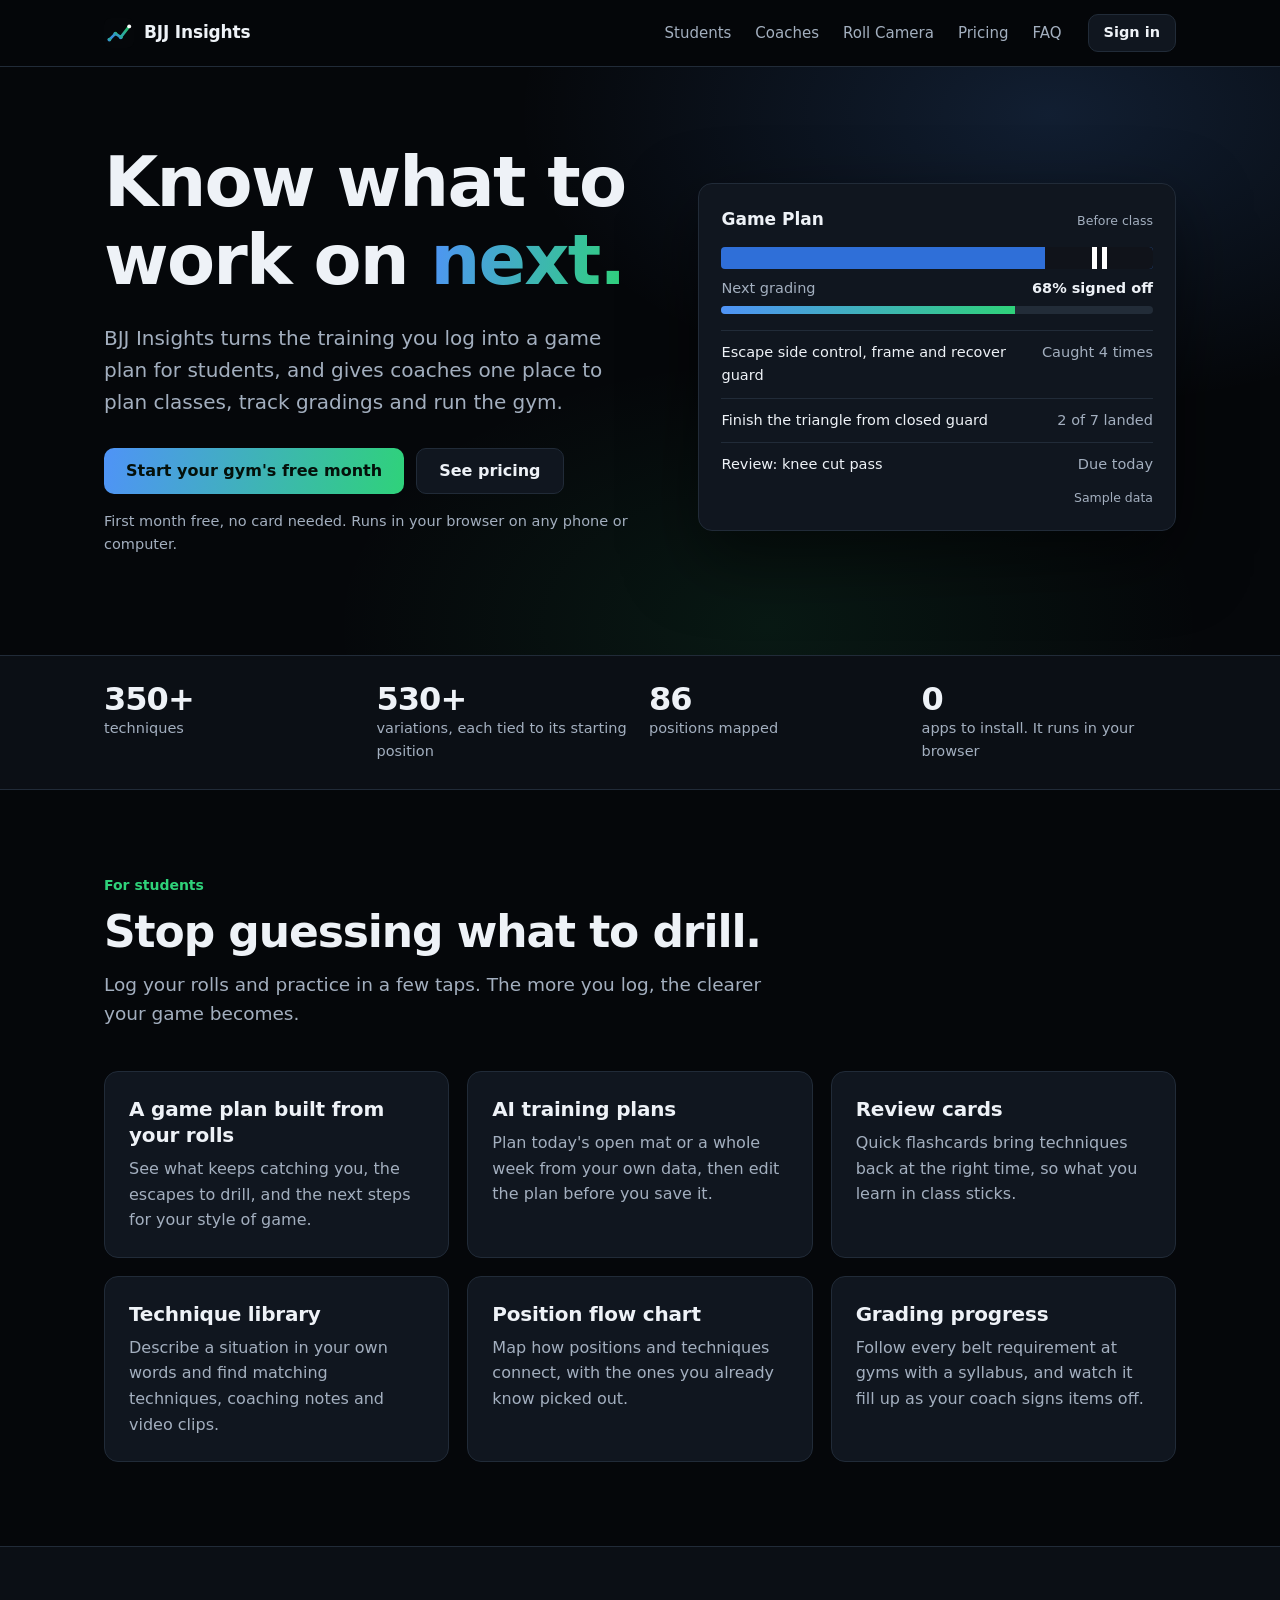
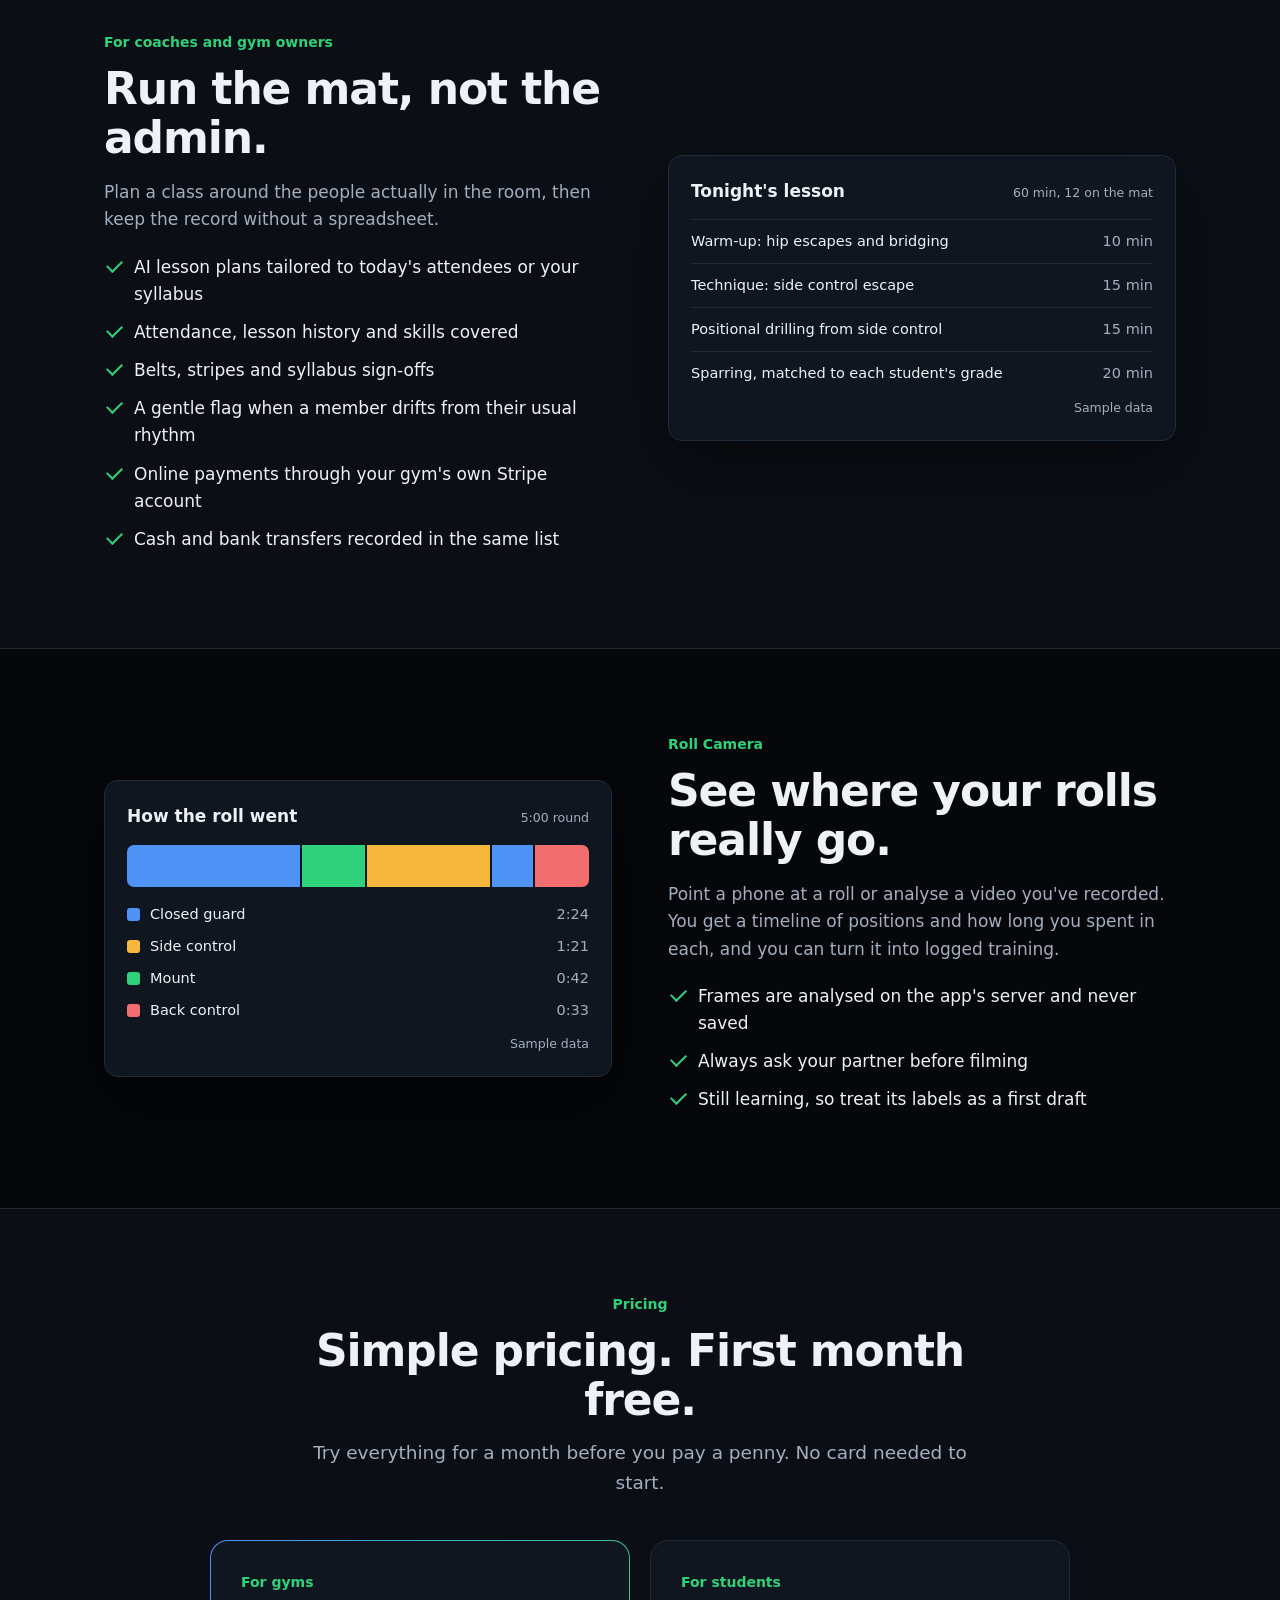
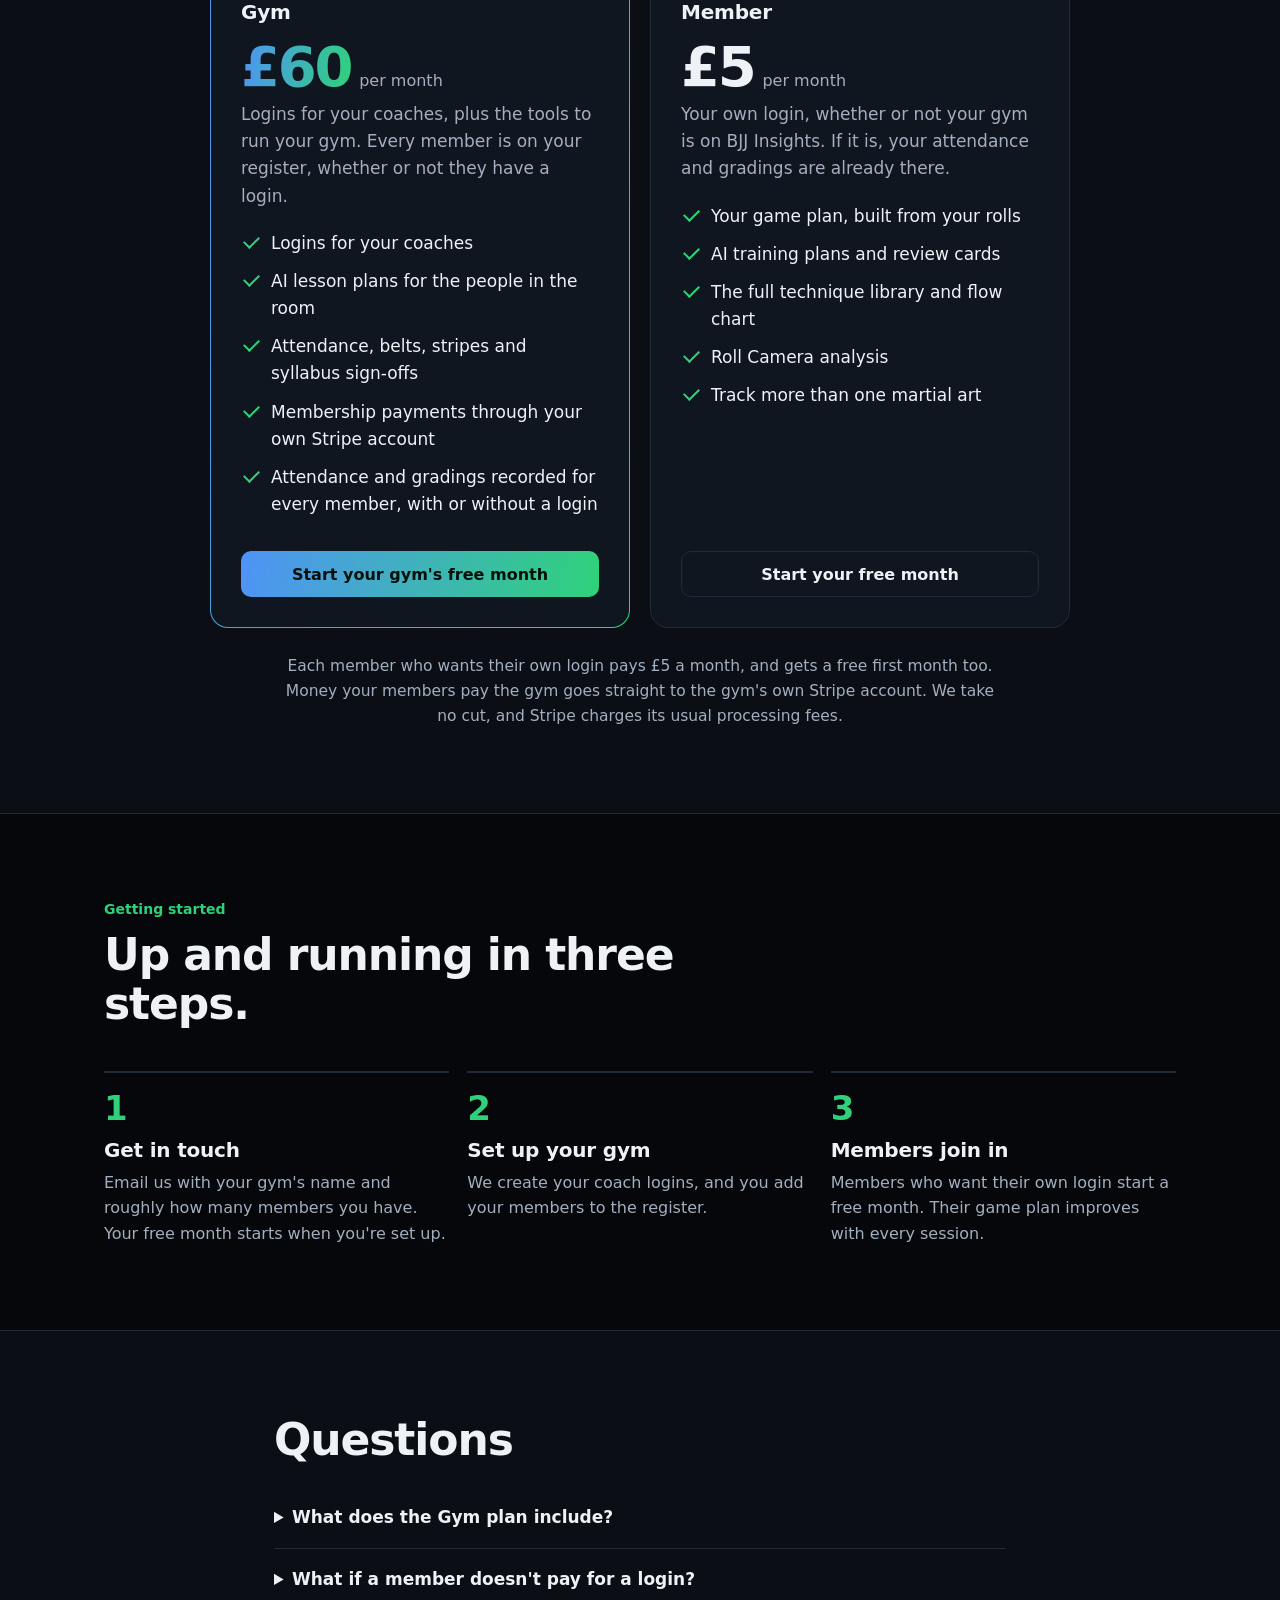
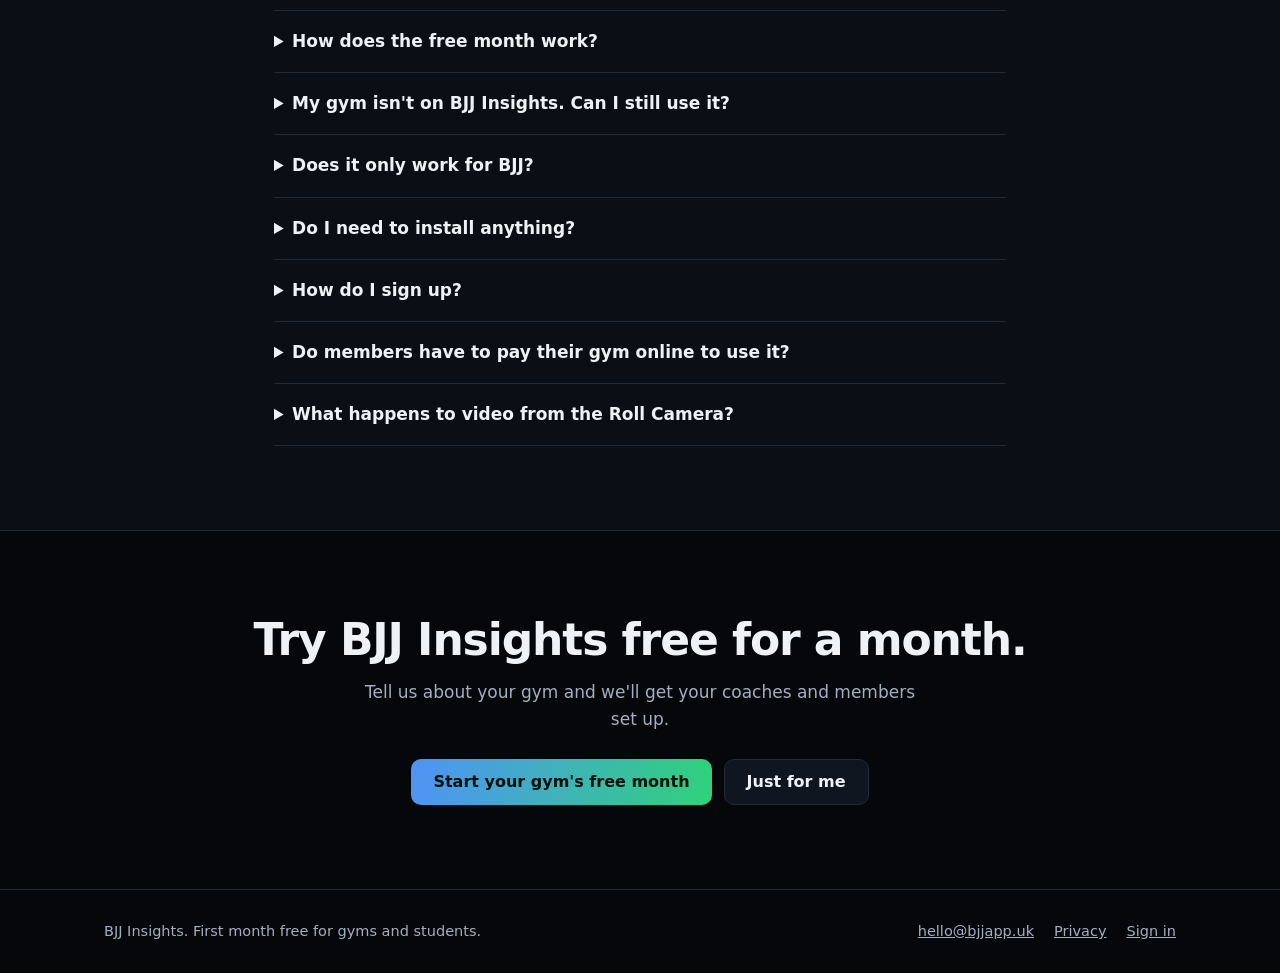
==== commit 88e3714b: "Members pay for their own login; Gym plan covers coaches Co-Authored-By: Claude Opus 5.5 <noreply@an" ====
--- a/index.html
+++ b/index.html
@@ -2,7 +2,7 @@
 <title>BJJ Insights | Training app for jiu-jitsu gyms and students</title>
 <meta name="description" content="The training app for BJJ students, coaches and gyms: log training, build game plans, plan classes, track gradings and take membership payments. First month free.">
 <link rel="canonical" href="https://bjjapp.uk/"><meta property="og:type" content="website"><meta property="og:url" content="https://bjjapp.uk/"><meta property="og:title" content="BJJ Insights: know what to work on next"><meta property="og:description" content="The training app for jiu-jitsu students, coaches and gyms. Try it free for a month."><meta property="og:image" content="https://bjjapp.uk/og.png"><meta name="twitter:card" content="summary_large_image">
-<script type="application/ld+json">{"@context":"https://schema.org","@type":"SoftwareApplication","name":"BJJ Insights","applicationCategory":"SportsApplication","operatingSystem":"Web","url":"https://bjjapp.uk/","offers":[{"@type":"Offer","name":"Gym","price":"60","priceCurrency":"GBP","description":"Per gym per month, every coach and member included. First month free."},{"@type":"Offer","name":"Individual","price":"5","priceCurrency":"GBP","description":"Per person per month. First month free."}]}</script>
+<script type="application/ld+json">{"@context":"https://schema.org","@type":"SoftwareApplication","name":"BJJ Insights","applicationCategory":"SportsApplication","operatingSystem":"Web","url":"https://bjjapp.uk/","offers":[{"@type":"Offer","name":"Gym","price":"60","priceCurrency":"GBP","description":"Per gym per month for coach logins and gym tools. Members pay for their own login. First month free."},{"@type":"Offer","name":"Member","price":"5","priceCurrency":"GBP","description":"Per person per month for a student login, with or without a gym. First month free."}]}</script>
 </head><body><a class="skip" href="#main">Skip to content</a><header><div class="wrap nav"><a class="brand" href="/"><img src="/favicon.svg" alt="" width="30" height="30">BJJ Insights</a><nav class="links" aria-label="Main"><a href="/#students">Students</a><a href="/#coaches">Coaches</a><a href="/#camera">Roll Camera</a><a class="keep" href="/#pricing">Pricing</a><a href="/#faq">FAQ</a></nav><a class="btn small" href="https://app.bjjapp.uk">Sign in</a></div></header><main id="main">
 <div class="hero"><div class="wrap hero-grid"><div>
 <h1>Know what to work on <span class="grad">next.</span></h1>
@@ -44,25 +44,26 @@
 
 <section id="pricing" class="alt"><div class="wrap"><div class="intro center"><p class="kicker">Pricing</p><h2>Simple pricing. First month free.</h2><p>Try everything for a month before you pay a penny. No card needed to start.</p></div>
 <div class="plans">
-<article class="plan featured"><p class="plan-tag">For gyms</p><h3>Gym</h3><div class="amount"><span class="grad">£60</span><small>per month</small></div><p class="plan-sub">One price for the whole gym. Every coach and member included.</p>
-<ul class="ticks"><li>Logins for all your coaches and members</li><li>AI lesson plans for the people in the room</li><li>Attendance, belts, stripes and syllabus sign-offs</li><li>Membership payments through your own Stripe account</li><li>Every student feature for every member</li></ul>
+<article class="plan featured"><p class="plan-tag">For gyms</p><h3>Gym</h3><div class="amount"><span class="grad">£60</span><small>per month</small></div><p class="plan-sub">Logins for your coaches, plus the tools to run your gym. Every member is on your register, whether or not they have a login.</p>
+<ul class="ticks"><li>Logins for your coaches</li><li>AI lesson plans for the people in the room</li><li>Attendance, belts, stripes and syllabus sign-offs</li><li>Membership payments through your own Stripe account</li><li>Attendance and gradings recorded for every member, with or without a login</li></ul>
 <a class="btn primary" href="mailto:hello@bjjapp.uk?subject=Free%20month%20for%20our%20gym&body=Gym%20name%3A%0AWhere%20you%20are%3A%0ARoughly%20how%20many%20members%3A%0ACoaches%20who%20need%20a%20login%3A">Start your gym's free month</a></article>
-<article class="plan"><p class="plan-tag">For students</p><h3>Individual</h3><div class="amount"><span>£5</span><small>per month</small></div><p class="plan-sub">For anyone training without their gym on BJJ Insights yet.</p>
+<article class="plan"><p class="plan-tag">For students</p><h3>Member</h3><div class="amount"><span>£5</span><small>per month</small></div><p class="plan-sub">Your own login, whether or not your gym is on BJJ Insights. If it is, your attendance and gradings are already there.</p>
 <ul class="ticks"><li>Your game plan, built from your rolls</li><li>AI training plans and review cards</li><li>The full technique library and flow chart</li><li>Roll Camera analysis</li><li>Track more than one martial art</li></ul>
 <a class="btn" href="mailto:hello@bjjapp.uk?subject=Free%20month%20for%20me&body=Your%20name%3A%0AYour%20belt%3A%0AWhere%20you%20train%20(if%20anywhere)%3A">Start your free month</a></article>
 </div>
-<p class="plans-note">Members of a gym on the Gym plan don't pay anything extra. Money your members pay the gym goes straight to the gym's own Stripe account. We take no cut, and Stripe charges its usual processing fees.</p></div></section>
+<p class="plans-note">Each member who wants their own login pays £5 a month, and gets a free first month too. Money your members pay the gym goes straight to the gym's own Stripe account. We take no cut, and Stripe charges its usual processing fees.</p></div></section>
 
 <section><div class="wrap"><div class="intro"><p class="kicker">Getting started</p><h2>Up and running in three steps.</h2></div>
-<ol class="steps"><li><h3>Get in touch</h3><p>Email us with your gym's name and roughly how many members you have. Your free month starts when you're set up.</p></li><li><h3>Set up your gym</h3><p>We create your gym and coach logins, and you add your members.</p></li><li><h3>Start logging</h3><p>Members sign in from their phone. Their game plan improves with every session.</p></li></ol></div></section>
+<ol class="steps"><li><h3>Get in touch</h3><p>Email us with your gym's name and roughly how many members you have. Your free month starts when you're set up.</p></li><li><h3>Set up your gym</h3><p>We create your coach logins, and you add your members to the register.</p></li><li><h3>Members join in</h3><p>Members who want their own login start a free month. Their game plan improves with every session.</p></li></ol></div></section>
 
 <section id="faq" class="alt"><div class="wrap faq"><h2 style="margin-bottom:22px">Questions</h2>
-<details><summary>What does the Gym plan include?</summary><p>Everything. All coaches and members at your gym get full access for £60 a month, however many members you have.</p></details>
+<details><summary>What does the Gym plan include?</summary><p>Logins for your coaches and every coaching tool: lesson plans, attendance, belts, syllabus sign-offs and payments. Members need their own login to see their data and use the student features.</p></details>
+<details><summary>What if a member doesn't pay for a login?</summary><p>They stay on your register. Coaches can still record their attendance, gradings and payments, and it's all there if they sign up later.</p></details>
 <details><summary>How does the free month work?</summary><p>You get every feature for your first month and don't need a card to start. We'll get in touch before it ends, and you only pay if you want to carry on.</p></details>
-<details><summary>My gym isn't on BJJ Insights. Can I still use it?</summary><p>Yes. The Individual plan is £5 a month after your free month. If your gym joins later, you move onto their plan and stop paying.</p></details>
+<details><summary>My gym isn't on BJJ Insights. Can I still use it?</summary><p>Yes. A member login is £5 a month after your free month, whether or not your gym is on BJJ Insights.</p></details>
 <details><summary>Does it only work for BJJ?</summary><p>BJJ is the focus, but each person can track several martial arts. Arts with a grading syllabus get belt progress, and arts without belts still work for logging.</p></details>
 <details><summary>Do I need to install anything?</summary><p>No. It runs in the browser on a phone, tablet or computer.</p></details>
-<details><summary>How do I sign up?</summary><p>Email us and we'll set up your login. Gyms get logins for every coach and member, and individuals get their own.</p></details>
+<details><summary>How do I sign up?</summary><p>Email us and we'll set up your login. Gyms get logins for their coaches, and each member gets their own.</p></details>
 <details><summary>Do members have to pay their gym online to use it?</summary><p>No. Members can use the app however they pay their gym, and coaches can record cash and bank transfers alongside online payments.</p></details>
 <details><summary>What happens to video from the Roll Camera?</summary><p>Frames are analysed on the app's server and never saved. Separately, coaches can choose to upload gym photos to help train the model. They must confirm that everyone pictured agreed, only they and the app's admins can see those photos, and they can delete them at any time.</p></details>
 </div></section>
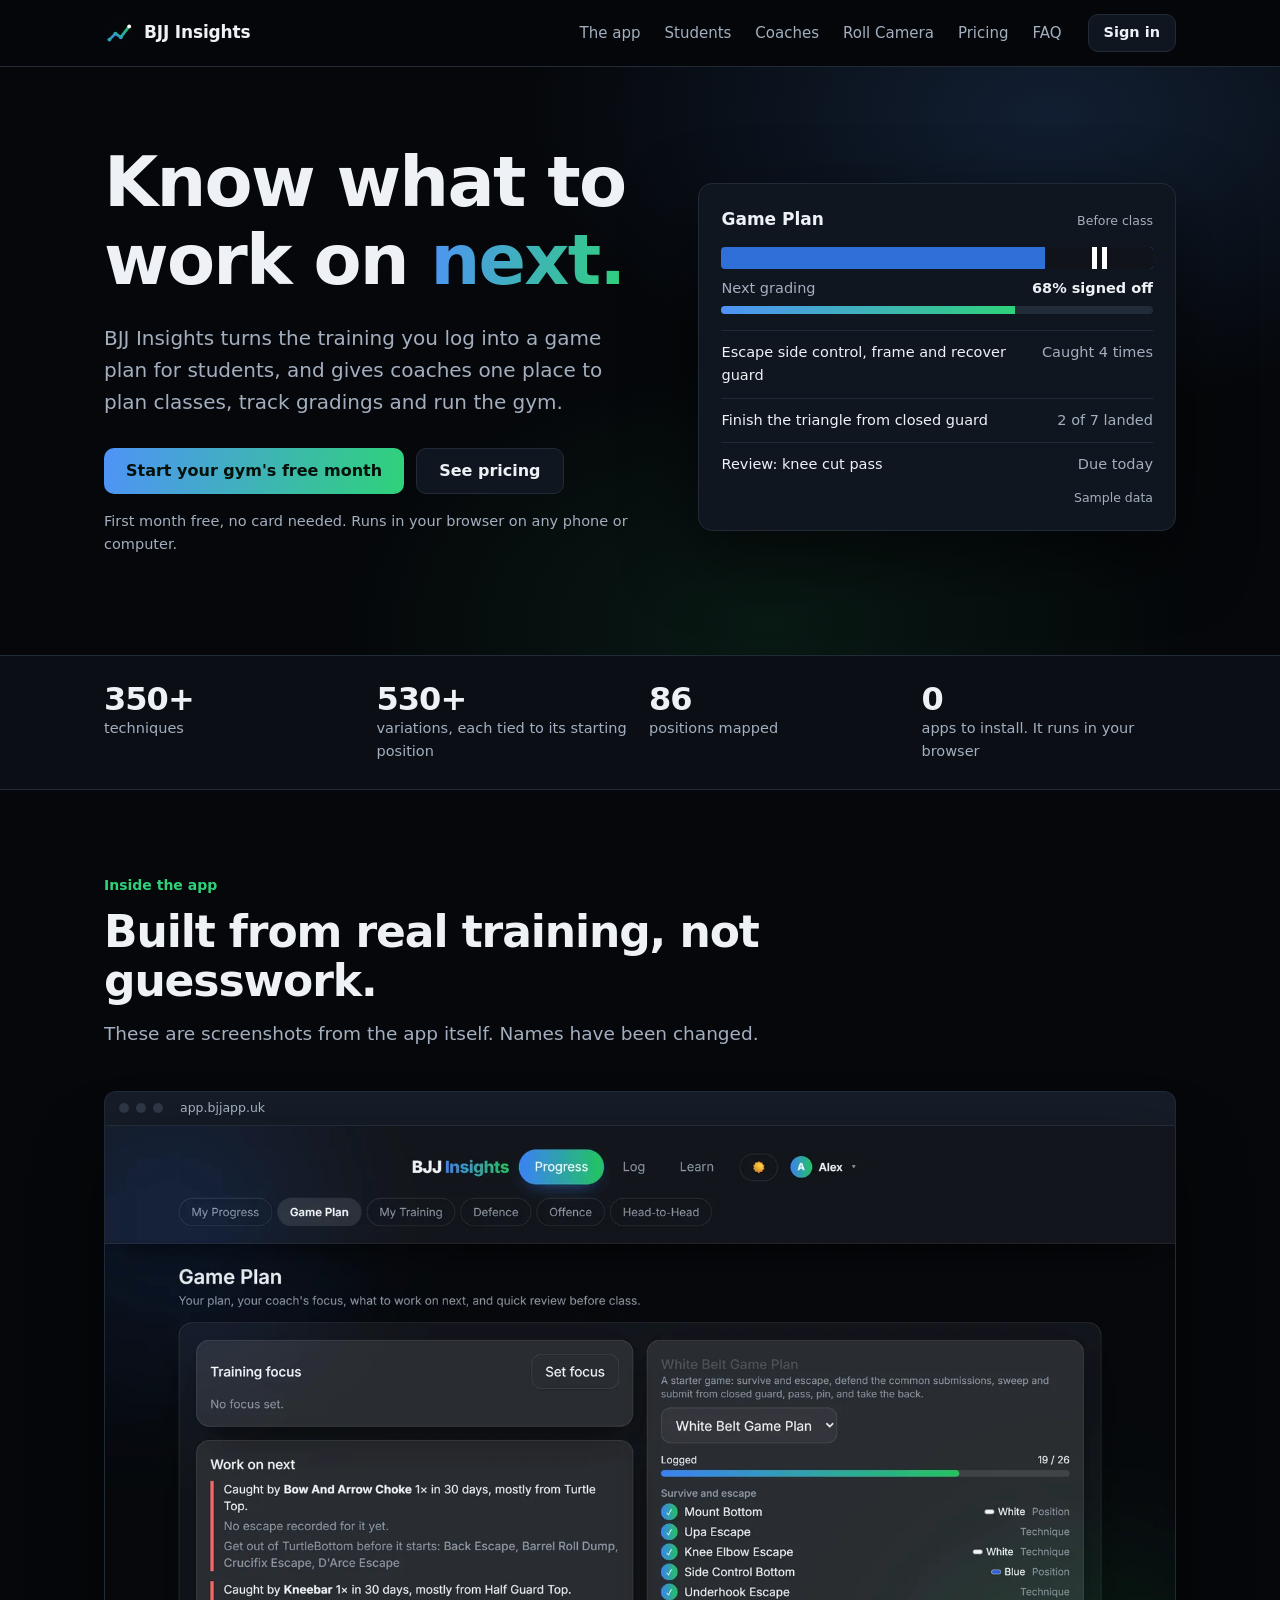
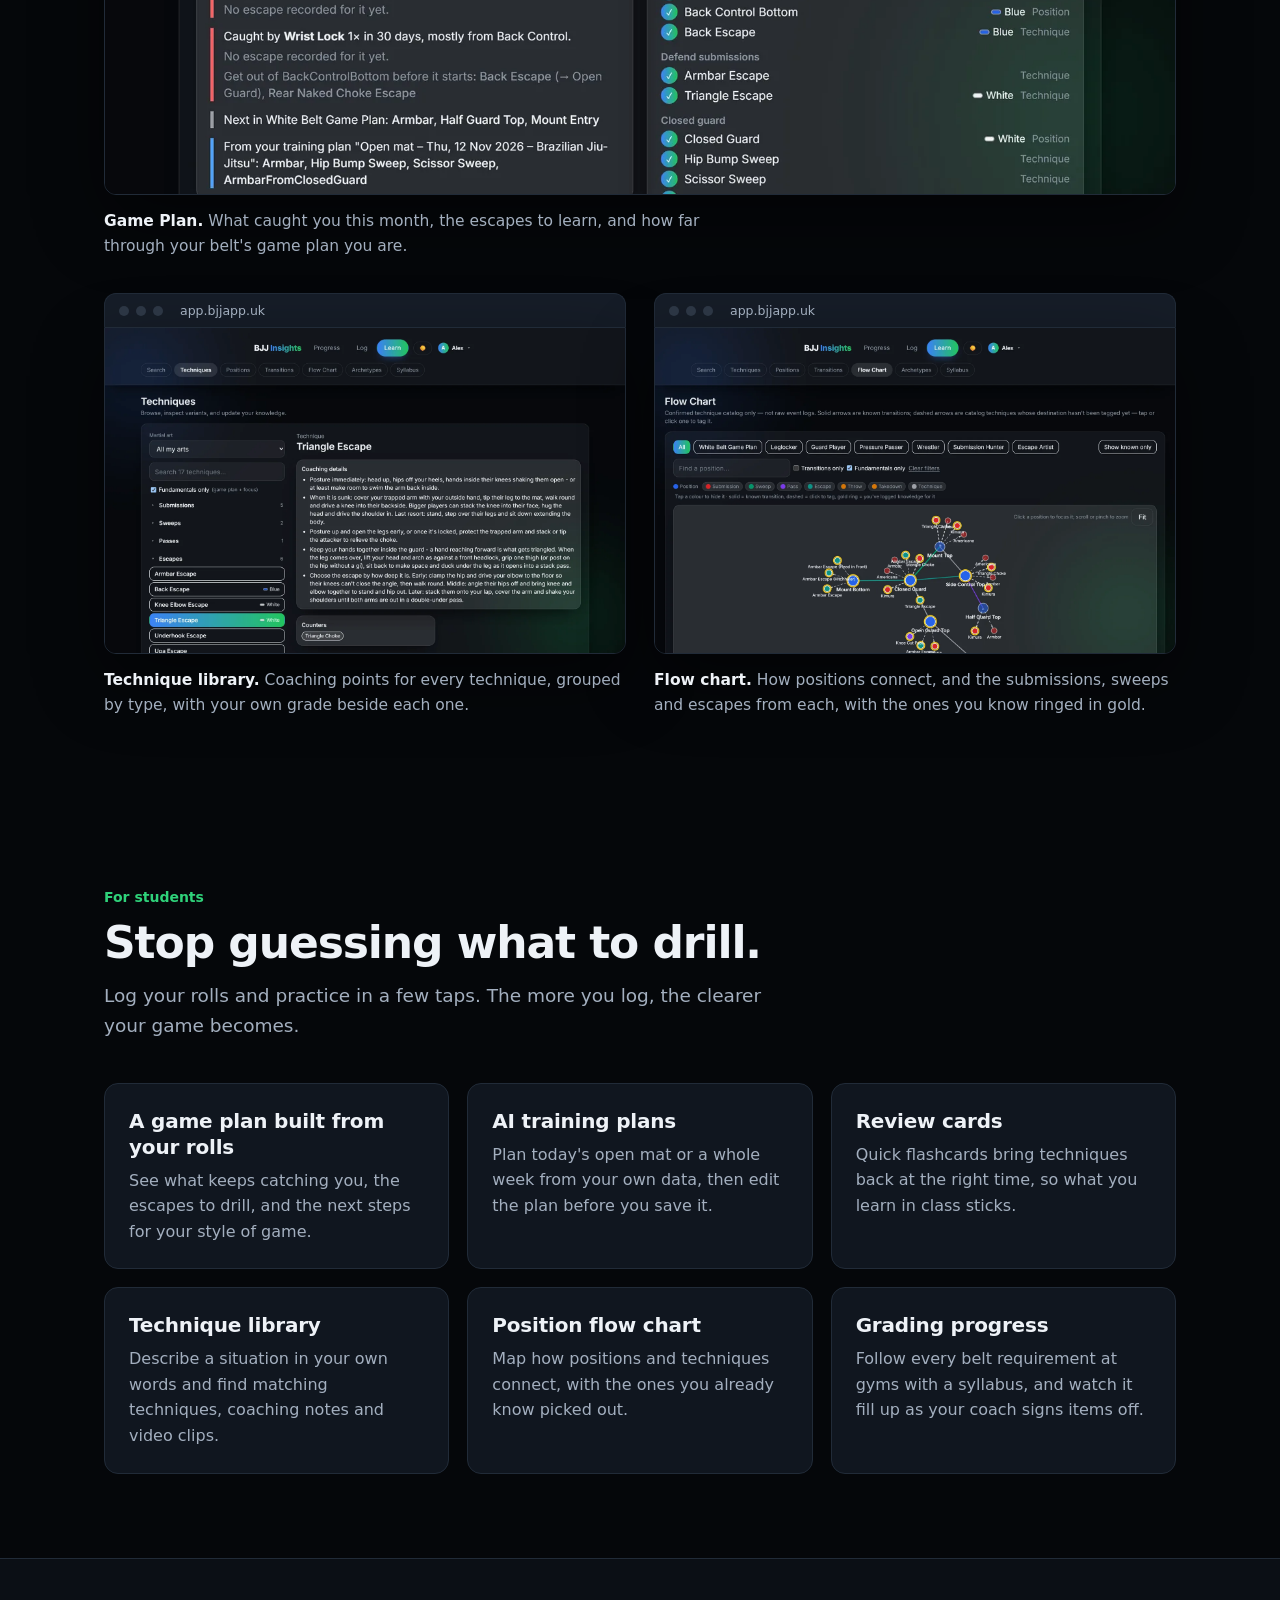
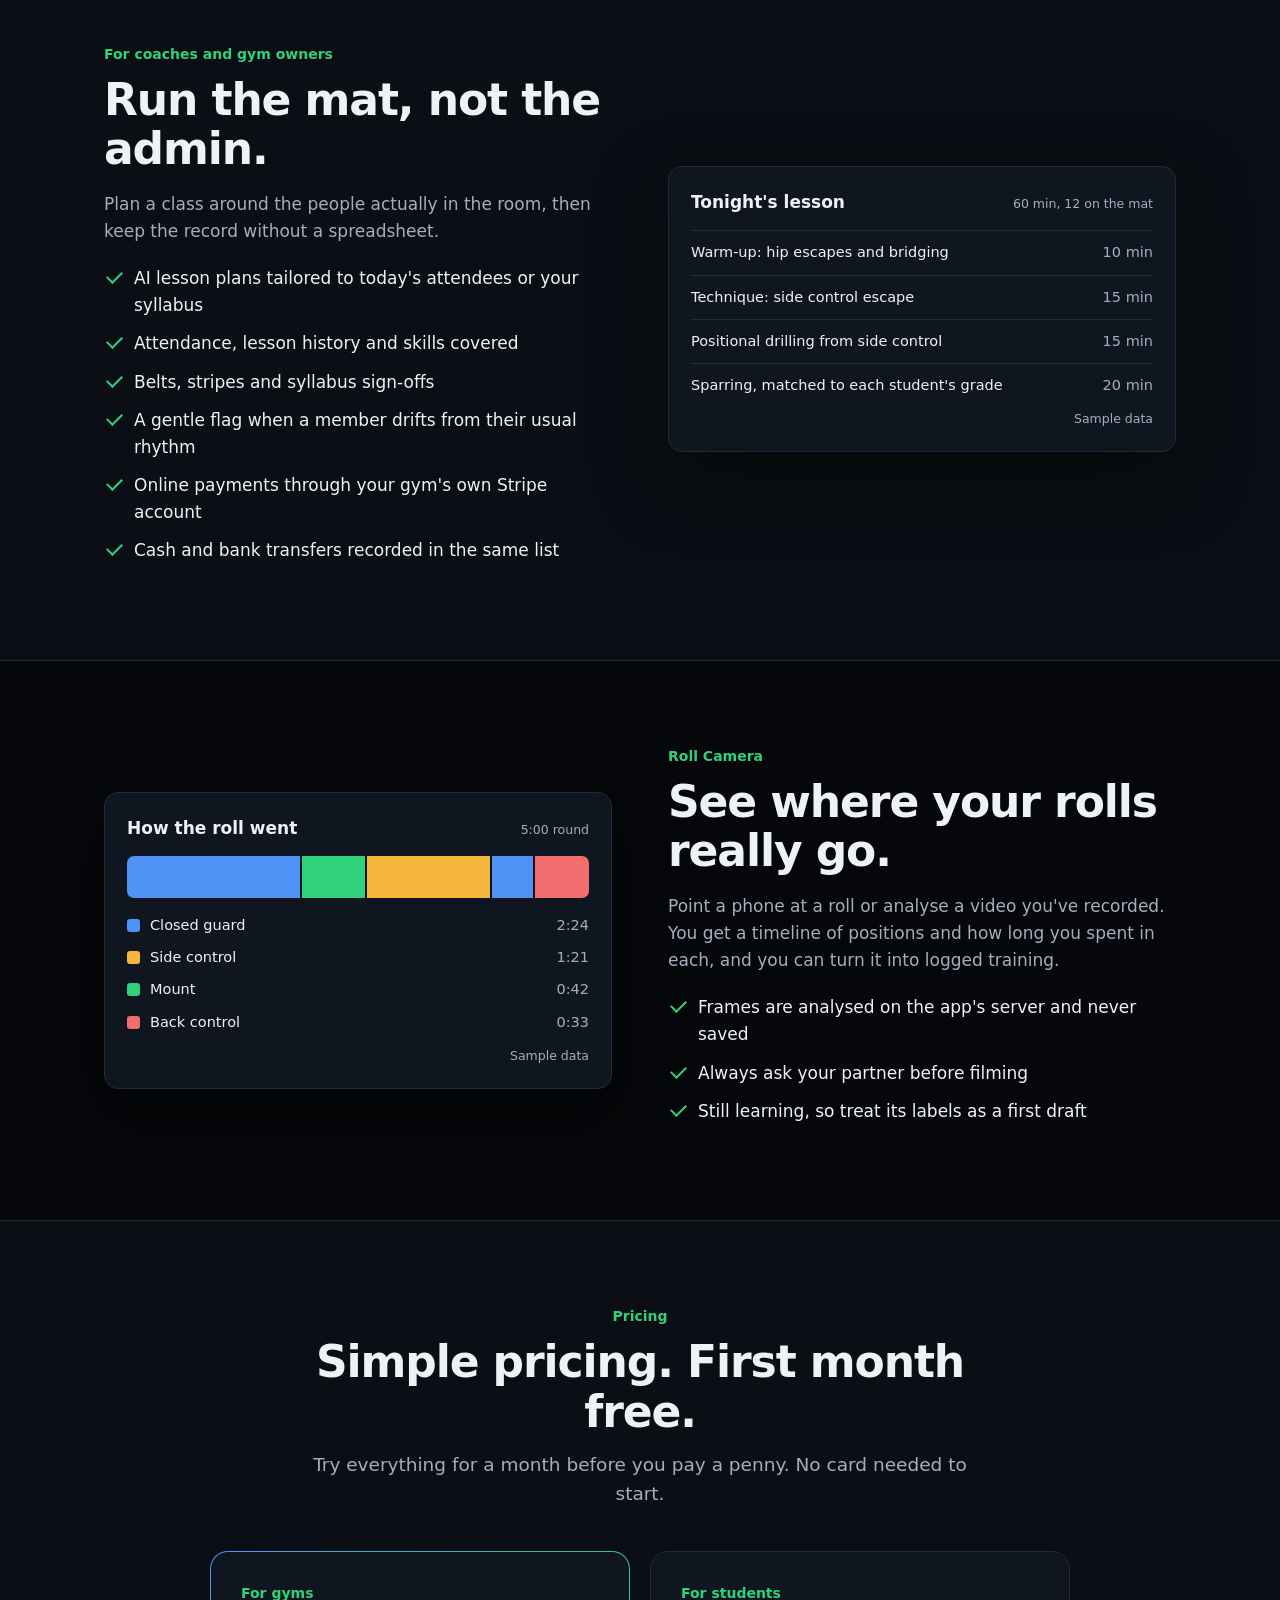
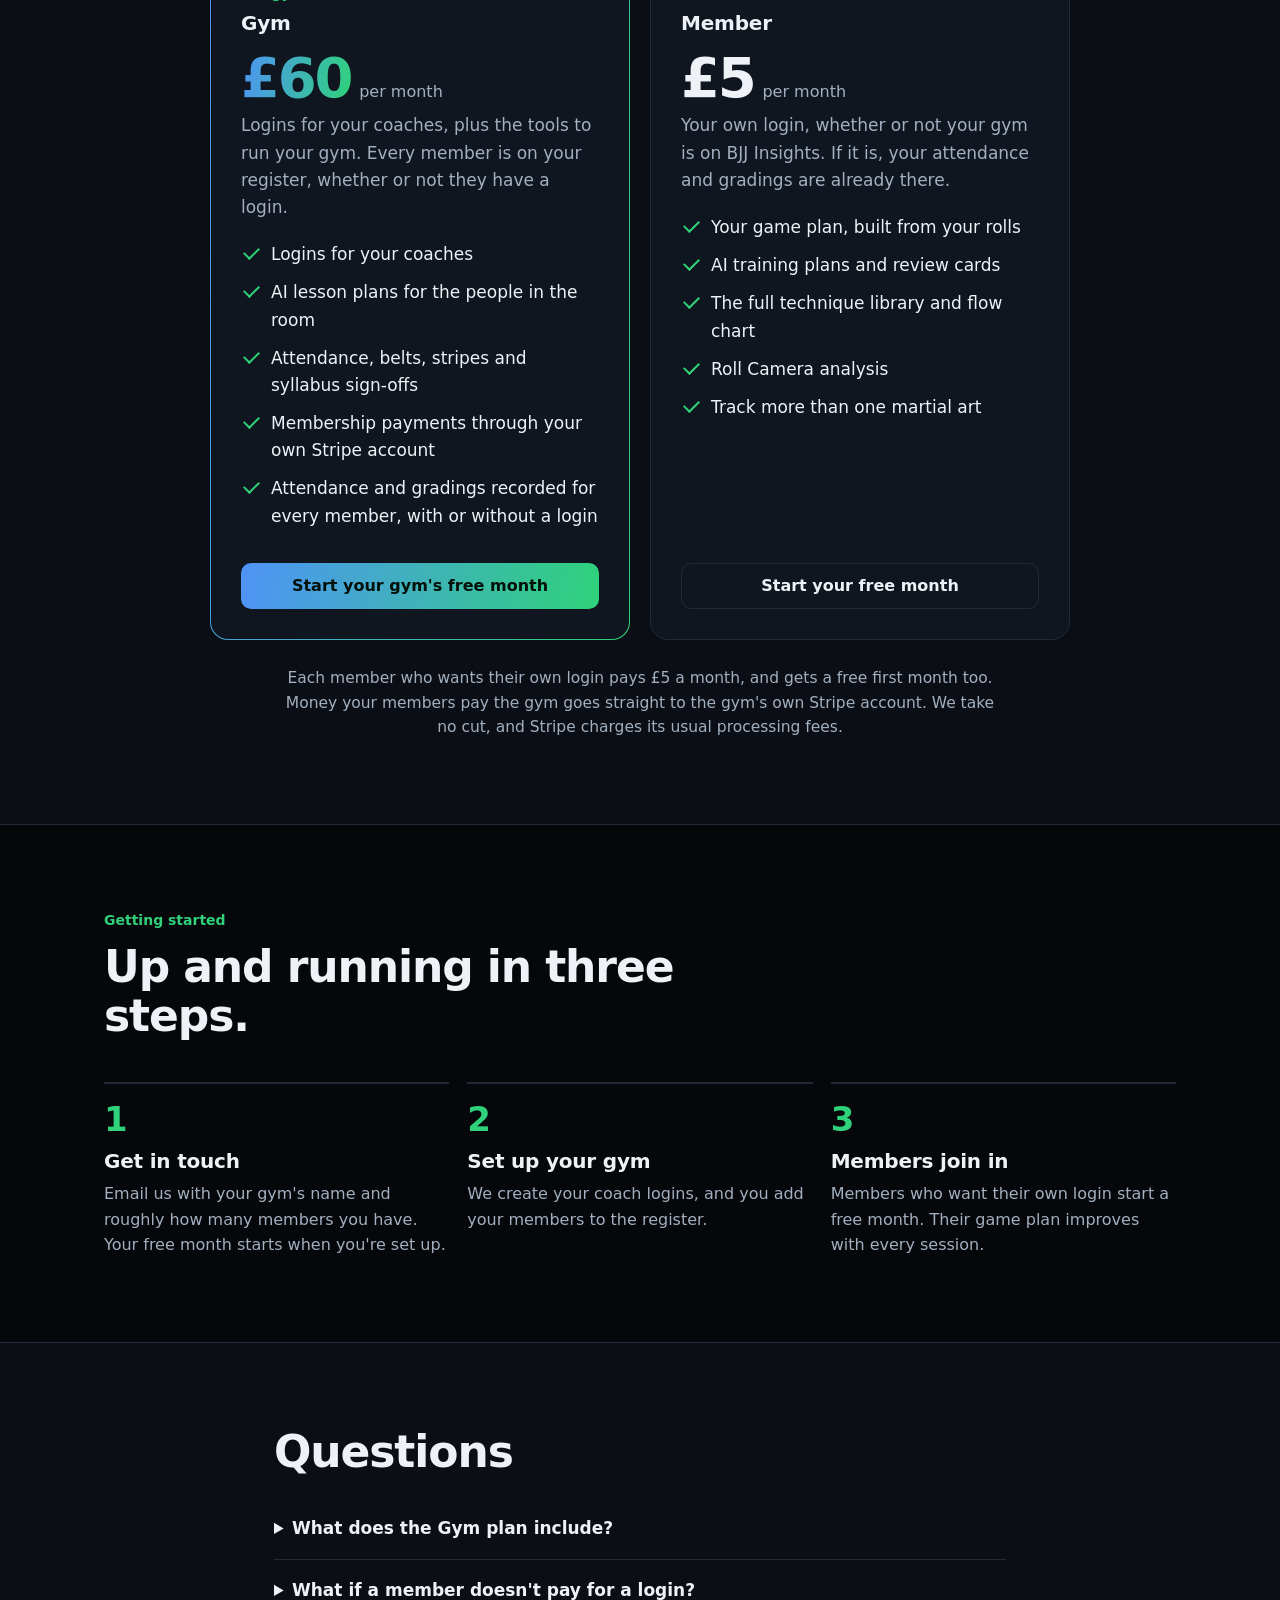
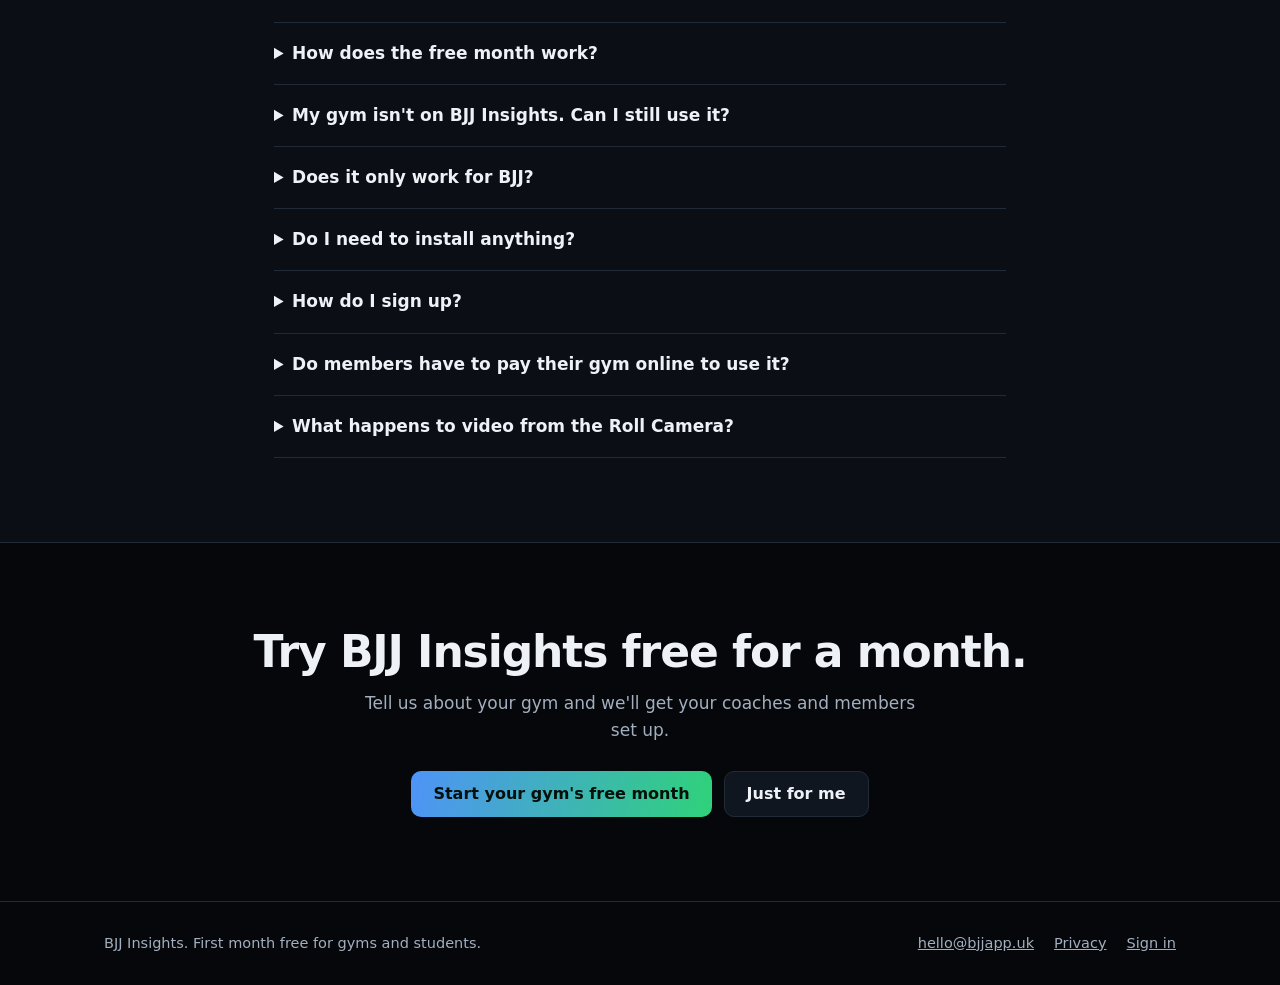
==== commit 7d8e81ef: "Add app screenshots: Game Plan, technique library, flow chart Co-Authored-By: Claude Opus 5.5 <norep" ====
--- a/index.html
+++ b/index.html
@@ -3,7 +3,7 @@
 <meta name="description" content="The training app for BJJ students, coaches and gyms: log training, build game plans, plan classes, track gradings and take membership payments. First month free.">
 <link rel="canonical" href="https://bjjapp.uk/"><meta property="og:type" content="website"><meta property="og:url" content="https://bjjapp.uk/"><meta property="og:title" content="BJJ Insights: know what to work on next"><meta property="og:description" content="The training app for jiu-jitsu students, coaches and gyms. Try it free for a month."><meta property="og:image" content="https://bjjapp.uk/og.png"><meta name="twitter:card" content="summary_large_image">
 <script type="application/ld+json">{"@context":"https://schema.org","@type":"SoftwareApplication","name":"BJJ Insights","applicationCategory":"SportsApplication","operatingSystem":"Web","url":"https://bjjapp.uk/","offers":[{"@type":"Offer","name":"Gym","price":"60","priceCurrency":"GBP","description":"Per gym per month for coach logins and gym tools. Members pay for their own login. First month free."},{"@type":"Offer","name":"Member","price":"5","priceCurrency":"GBP","description":"Per person per month for a student login, with or without a gym. First month free."}]}</script>
-</head><body><a class="skip" href="#main">Skip to content</a><header><div class="wrap nav"><a class="brand" href="/"><img src="/favicon.svg" alt="" width="30" height="30">BJJ Insights</a><nav class="links" aria-label="Main"><a href="/#students">Students</a><a href="/#coaches">Coaches</a><a href="/#camera">Roll Camera</a><a class="keep" href="/#pricing">Pricing</a><a href="/#faq">FAQ</a></nav><a class="btn small" href="https://app.bjjapp.uk">Sign in</a></div></header><main id="main">
+</head><body><a class="skip" href="#main">Skip to content</a><header><div class="wrap nav"><a class="brand" href="/"><img src="/favicon.svg" alt="" width="30" height="30">BJJ Insights</a><nav class="links" aria-label="Main"><a href="/#app">The app</a><a href="/#students">Students</a><a href="/#coaches">Coaches</a><a href="/#camera">Roll Camera</a><a class="keep" href="/#pricing">Pricing</a><a href="/#faq">FAQ</a></nav><a class="btn small" href="https://app.bjjapp.uk">Sign in</a></div></header><main id="main">
 <div class="hero"><div class="wrap hero-grid"><div>
 <h1>Know what to work on <span class="grad">next.</span></h1>
 <p class="lede">BJJ Insights turns the training you log into a game plan for students, and gives coaches one place to plan classes, track gradings and run the gym.</p>
@@ -17,6 +17,12 @@
 <p class="sample">Sample data</p></div></div></div>
 <div class="stats"><div class="wrap stats-grid"><div><strong>350+</strong><span>techniques</span></div><div><strong>530+</strong><span>variations, each tied to its starting position</span></div><div><strong>86</strong><span>positions mapped</span></div><div><strong>0</strong><span>apps to install. It runs in your browser</span></div></div></div>
 
+<section id="app"><div class="wrap"><div class="intro"><p class="kicker">Inside the app</p><h2>Built from real training, not guesswork.</h2><p>These are screenshots from the app itself. Names have been changed.</p></div>
+<figure class="shot shot-main"><div class="chrome"><i></i><i></i><i></i><span>app.bjjapp.uk</span></div><img src="/img/app-game-plan.webp" width="1600" height="1000" loading="lazy" alt="BJJ Insights Game Plan page. On the left, Work on next lists the submissions that caught this student in the last 30 days, with escapes to learn. On the right, a White Belt Game Plan checklist shows 19 of 26 items logged."><figcaption><strong>Game Plan.</strong> What caught you this month, the escapes to learn, and how far through your belt's game plan you are.</figcaption></figure>
+<div class="shots2">
+<figure class="shot"><div class="chrome"><i></i><i></i><i></i><span>app.bjjapp.uk</span></div><img src="/img/app-techniques.webp" width="1600" height="1000" loading="lazy" alt="Technique library showing Triangle Escape with five coaching points and the submission it counters."><figcaption><strong>Technique library.</strong> Coaching points for every technique, grouped by type, with your own grade beside each one.</figcaption></figure>
+<figure class="shot"><div class="chrome"><i></i><i></i><i></i><span>app.bjjapp.uk</span></div><img src="/img/app-flow-chart.webp" width="1600" height="1000" loading="lazy" alt="Flow chart linking positions such as closed guard, mount and side control to the submissions, sweeps and escapes available from each."><figcaption><strong>Flow chart.</strong> How positions connect, and the submissions, sweeps and escapes from each, with the ones you know ringed in gold.</figcaption></figure>
+</div></div></section>
 <section id="students"><div class="wrap"><div class="intro"><p class="kicker">For students</p><h2>Stop guessing what to drill.</h2><p>Log your rolls and practice in a few taps. The more you log, the clearer your game becomes.</p></div>
 <div class="grid3">
 <article class="card"><h3>A game plan built from your rolls</h3><p>See what keeps catching you, the escapes to drill, and the next steps for your style of game.</p></article>
--- a/styles.css
+++ b/styles.css
@@ -36,10 +36,13 @@
 .plans{display:grid;grid-template-columns:repeat(2,minmax(0,420px));justify-content:center;gap:20px}.plan{display:flex;flex-direction:column;background:var(--card);border:1px solid var(--line);border-radius:18px;padding:30px}.plan.featured{border-color:transparent;background:linear-gradient(var(--card),var(--card)) padding-box,var(--grad) border-box;border:1.5px solid transparent}
 .plan-tag{color:var(--green);font-weight:700;font-size:14px;margin:0 0 6px}.amount{display:flex;align-items:baseline;gap:8px;margin:14px 0 6px}.amount span{font-size:56px;font-weight:820;letter-spacing:-.04em;line-height:1}.amount small{color:var(--muted);font-size:16px}.plan-sub{color:var(--muted);margin:0}.plan .ticks{flex:1;margin-bottom:22px}
 .plans-note{color:var(--muted);max-width:720px;margin:26px auto 0;text-align:center;font-size:15.5px}
+.shot{margin:0}.shot .chrome{display:flex;align-items:center;gap:7px;height:34px;padding:0 14px;background:#161d28;border:1px solid var(--line);border-bottom:0;border-radius:12px 12px 0 0}.shot .chrome i{width:10px;height:10px;border-radius:50%;background:#2c3644}.shot .chrome span{margin-left:10px;font-size:12.5px;color:var(--muted)}
+.shot img{width:100%;height:auto;border:1px solid var(--line);border-radius:0 0 12px 12px;background:var(--card);box-shadow:0 26px 70px rgba(0,0,0,.45)}.shot figcaption{color:var(--muted);font-size:15.5px;margin-top:14px;max-width:62ch}.shot figcaption strong{color:var(--text)}
+.shot-main{margin-bottom:34px}.shots2{display:grid;grid-template-columns:1fr 1fr;gap:28px}
 details{border-bottom:1px solid var(--line);padding:17px 0}summary{cursor:pointer;font-weight:650}details p{color:var(--muted);margin:10px 0 0}.faq{max-width:780px}
 .final{text-align:center}.final p{color:var(--muted);max-width:560px;margin:14px auto 26px}.final .cta{justify-content:center}
 footer{border-top:1px solid var(--line);padding:30px 0;color:var(--muted);font-size:14.5px}.foot{display:flex;flex-wrap:wrap;justify-content:space-between;gap:12px 26px}.foot nav{display:flex;flex-wrap:wrap;gap:20px}
 .prose{max-width:740px;padding:60px 24px 80px;margin:0 auto}.prose h1{font-size:clamp(34px,5vw,46px)}.prose h2{font-size:24px;margin-top:34px}.prose p,.prose li{color:var(--muted)}.prose a{color:var(--text)}
-@media(max-width:900px){.hero{padding:50px 0 60px}.hero-grid,.split{grid-template-columns:1fr;gap:34px}.plans{grid-template-columns:1fr}.stats-grid{grid-template-columns:repeat(2,1fr)}.grid3,.steps{grid-template-columns:1fr}.links a:not(.keep){display:none}section{padding:62px 0}.plan{padding:24px}}
+@media(max-width:900px){.hero{padding:50px 0 60px}.hero-grid,.split{grid-template-columns:1fr;gap:34px}.plans{grid-template-columns:1fr}.shots2{grid-template-columns:1fr}.stats-grid{grid-template-columns:repeat(2,1fr)}.grid3,.steps{grid-template-columns:1fr}.links a:not(.keep){display:none}section{padding:62px 0}.plan{padding:24px}}
 @media(max-width:560px){.wrap{padding:0 16px}.links{gap:0}.cta .btn{width:100%}body{font-size:16.5px}.lede{font-size:18px}}
 @media(prefers-reduced-motion:reduce){html{scroll-behavior:auto}.btn{transition:none}}
